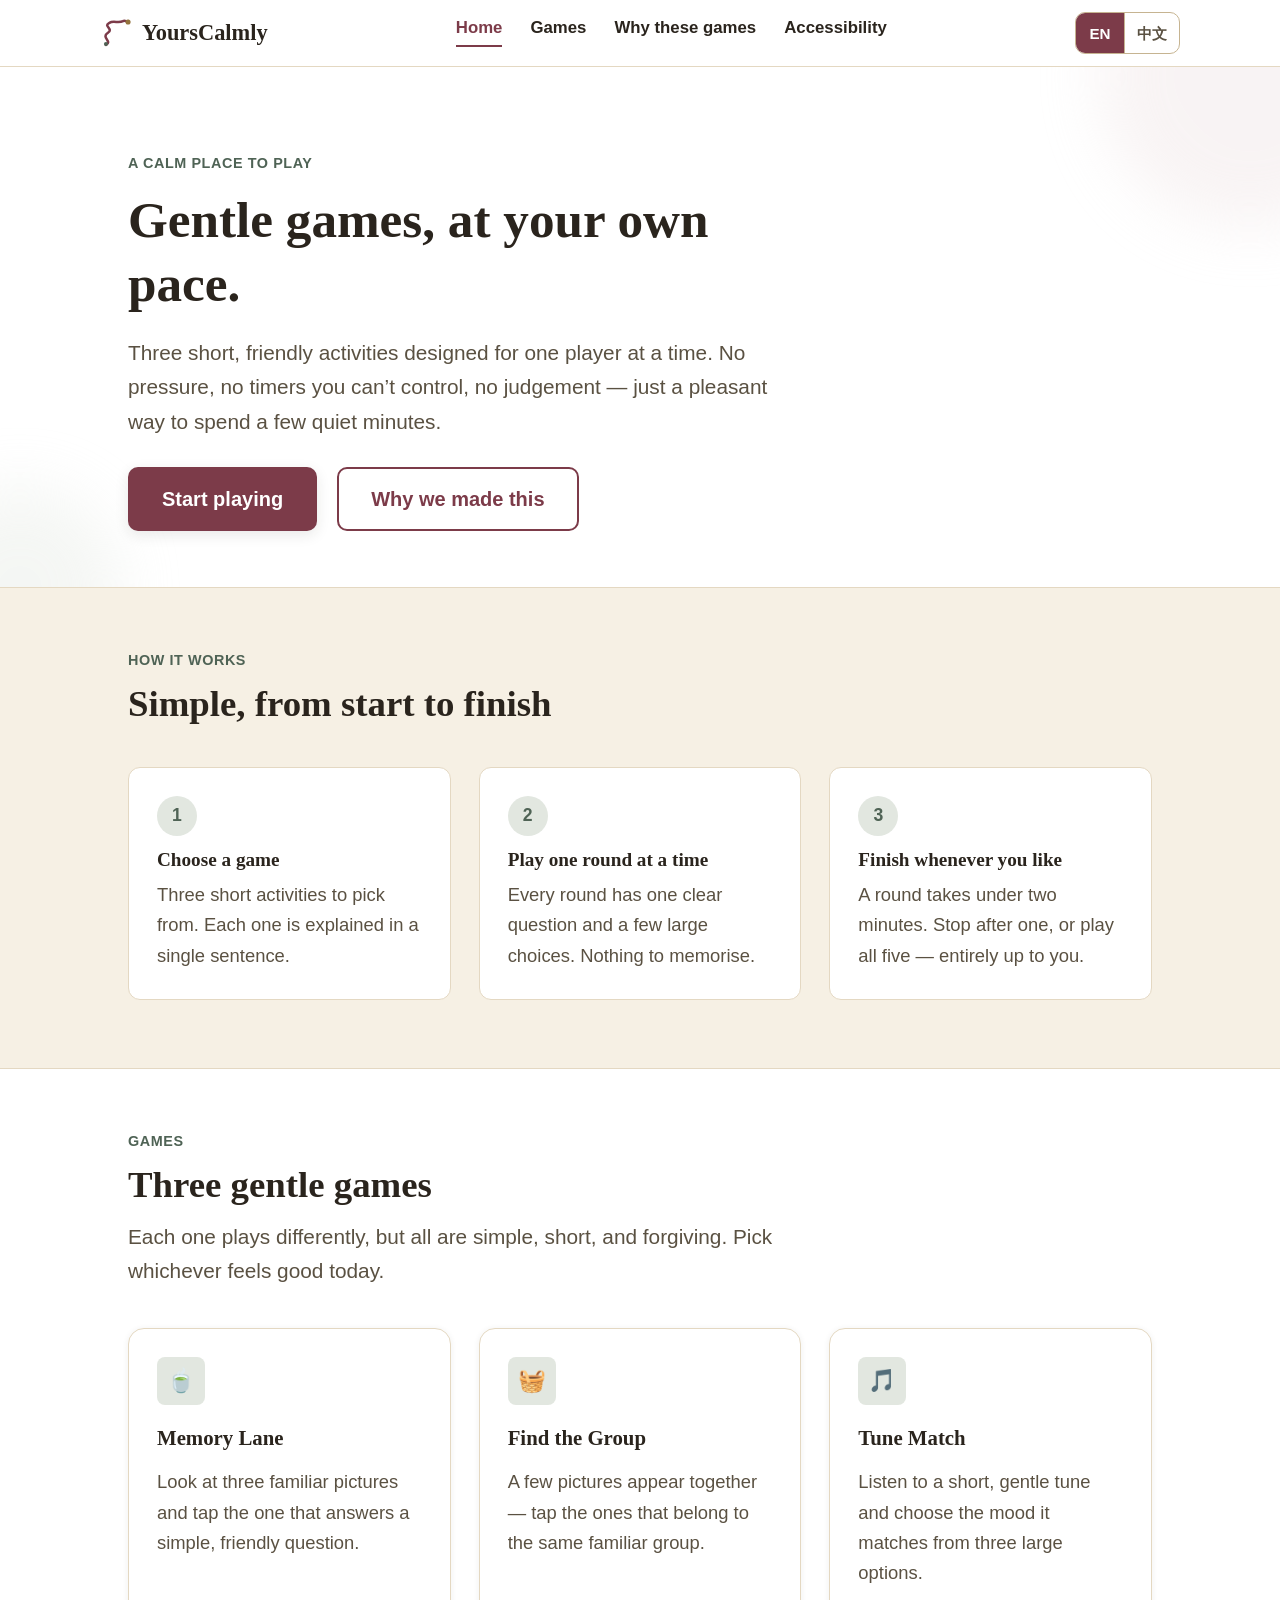
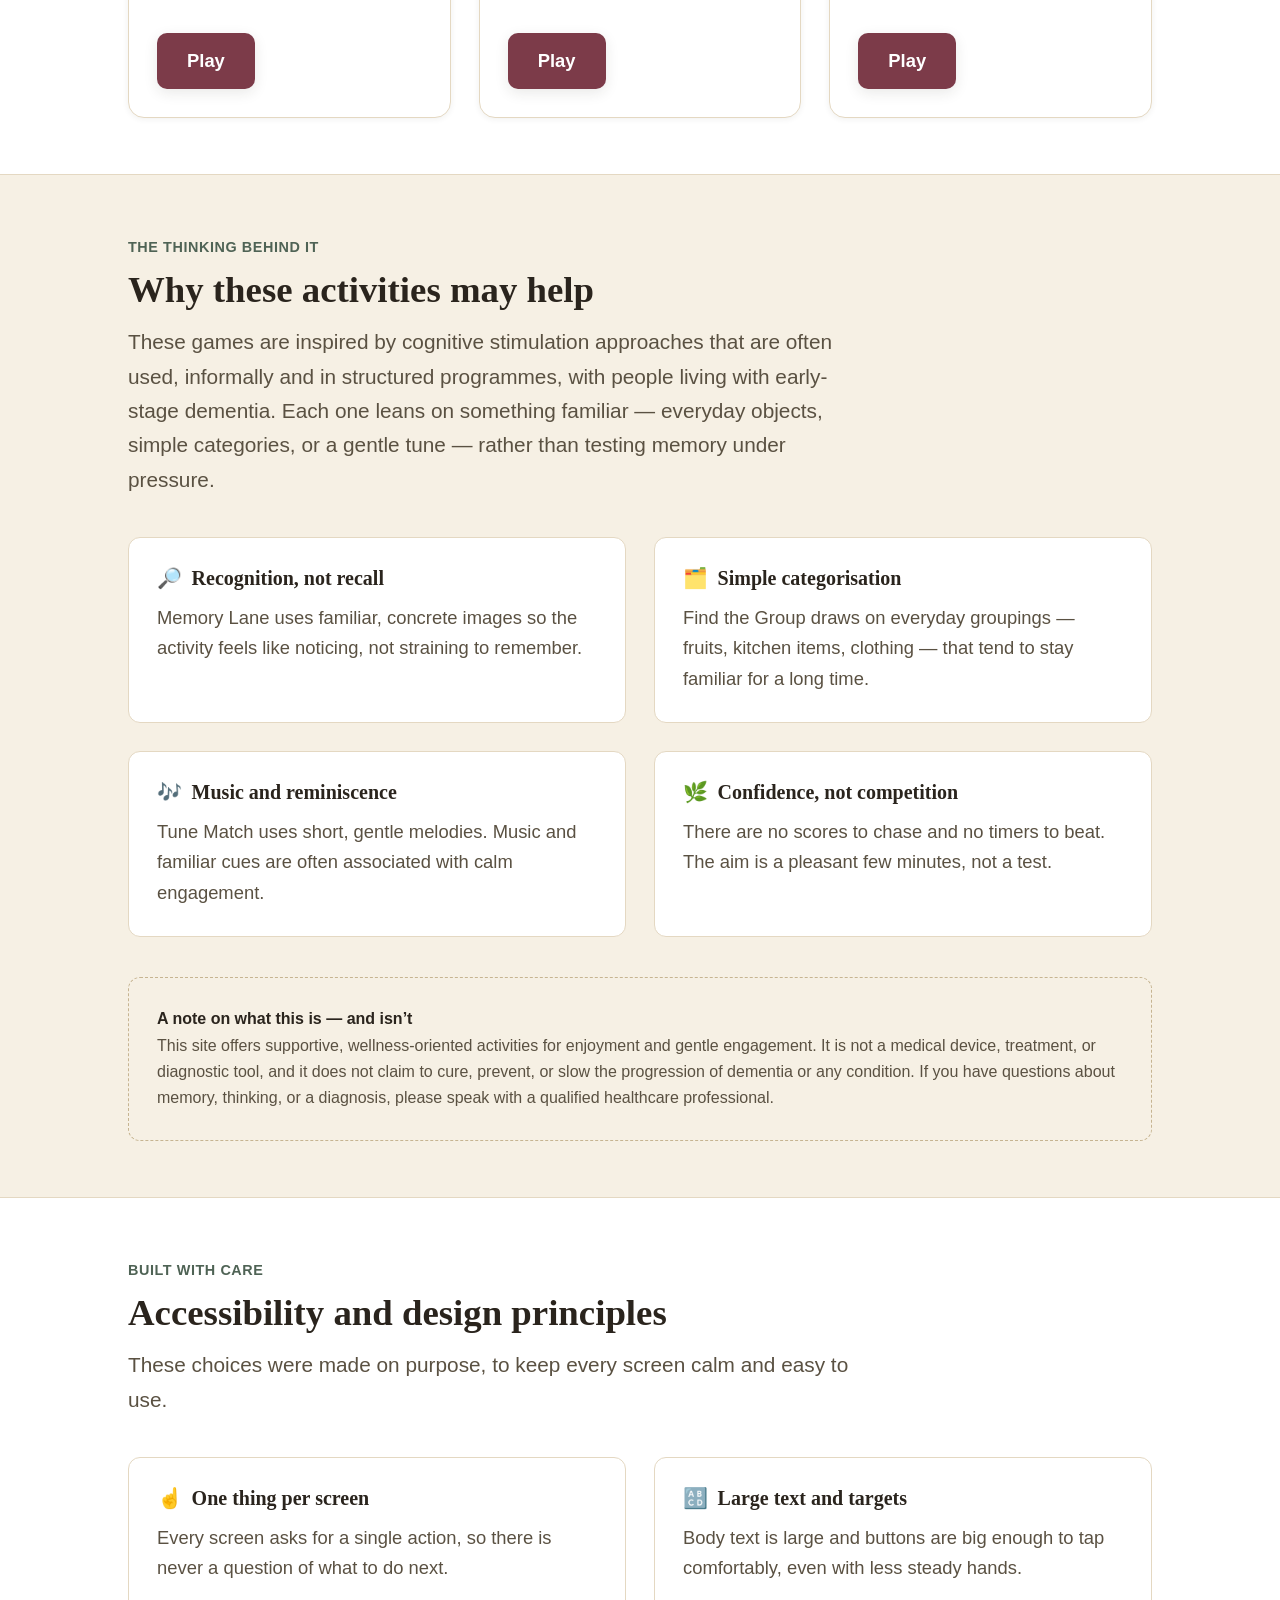
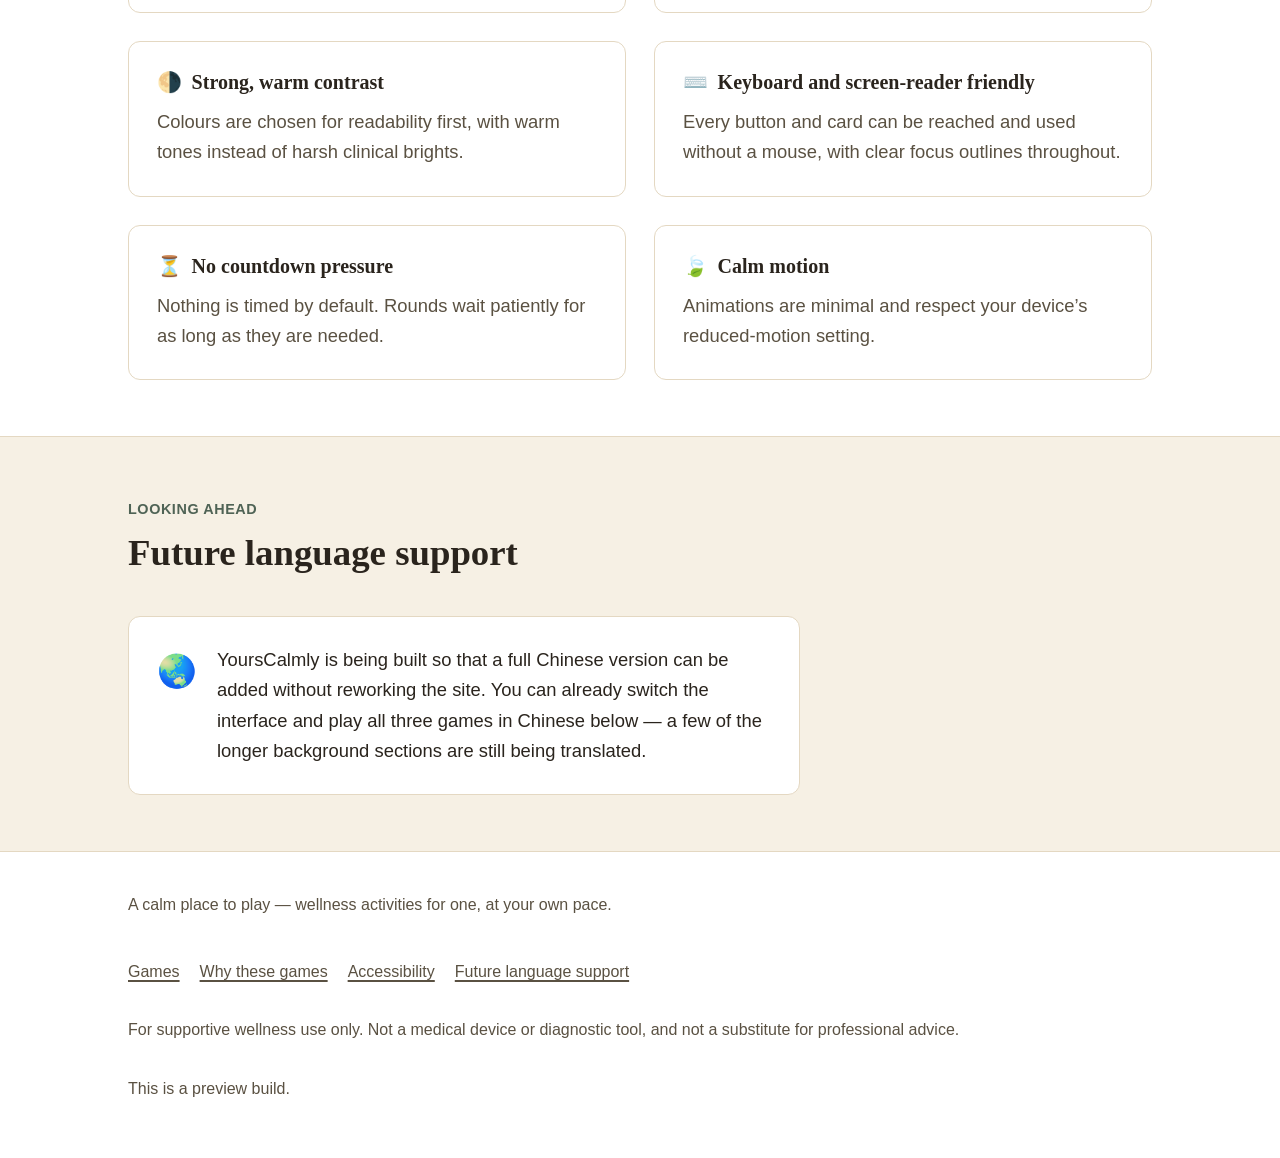
==== index.html @ cfeef56f "Initial YoursCalmly launch" ====
<!DOCTYPE html>
<!--
  YoursCalmly — Home page
  ----------------------------------------------------
  File structure of this project:
    /index.html                Home: hero, games hub, "why", accessibility,
                                language note, footer (this file)
    /games/*.html              The three playable mini-games
    /css/styles.css            Shared design system (all pages)
    /js/i18n.js                Translation strings (EN complete, ZH partial)
    /js/games-data.js          Game definitions (logic/content, data-driven)
    /js/main.js                Shared header/footer + language toggle
    /js/game-shell.js          Shared UI helpers used by every game
    /js/memory-lane.js         Memory Lane game logic
    /js/find-the-group.js      Find the Group game logic
    /js/tune-match.js          Tune Match game logic

  Swap the brand: change GP_I18N.translations.*.common.brand in js/i18n.js
  and the <title> tags below — nothing else references the name directly.
-->
<html lang="en">
<head>
  <meta charset="UTF-8">
  <meta name="viewport" content="width=device-width, initial-scale=1.0">
  <title>YoursCalmly — A calm place to play</title>
  <meta name="description" content="Three short, gentle games designed for one player at a time. No pressure, no timers, no judgement.">
  <link rel="icon" href="data:,">
  <link rel="stylesheet" href="./css/styles.css">
</head>
<body>
  <a class="skip-link" href="#main-content" data-i18n="common.skipToContent">Skip to main content</a>

  <header class="site-header" id="site-header"></header>

  <div id="zh-note" class="container" role="status" hidden style="padding-top: 0.75rem; color: var(--color-text-muted); font-size: 0.95rem;"></div>

  <main id="main-content" class="site-main">

    <!-- 1. Hero -->
    <section class="hero">
      <div class="hero-shape one" aria-hidden="true"></div>
      <div class="hero-shape two" aria-hidden="true"></div>
      <div class="container">
        <div class="hero-content">
          <span class="eyebrow" data-i18n="hero.eyebrow">A calm place to play</span>
          <h1 data-i18n="hero.title">Gentle games, at your own pace.</h1>
          <p class="lead" data-i18n="hero.lead">Three short, friendly activities designed for one player at a time. No pressure, no timers you can’t control, no judgement — just a pleasant way to spend a few quiet minutes.</p>
          <div class="hero-actions">
            <a class="btn btn-primary btn-lg" href="#games-hub" data-i18n="hero.ctaPrimary">Start playing</a>
            <a class="btn btn-secondary btn-lg" href="#why" data-i18n="hero.ctaSecondary">Why we made this</a>
          </div>
        </div>
      </div>
    </section>

    <!-- How it works -->
    <section class="section-alt" aria-labelledby="how-title">
      <div class="container">
        <div class="section-header">
          <span class="eyebrow" data-i18n="how.eyebrow">How it works</span>
          <h2 id="how-title" data-i18n="how.title">Simple, from start to finish</h2>
        </div>
        <ol class="steps">
          <li class="step">
            <span class="step-number" aria-hidden="true">1</span>
            <h3 data-i18n="how.step1title">Choose a game</h3>
            <p data-i18n="how.step1body">Three short activities to pick from. Each one is explained in a single sentence.</p>
          </li>
          <li class="step">
            <span class="step-number" aria-hidden="true">2</span>
            <h3 data-i18n="how.step2title">Play one round at a time</h3>
            <p data-i18n="how.step2body">Every round has one clear question and a few large choices. Nothing to memorise.</p>
          </li>
          <li class="step">
            <span class="step-number" aria-hidden="true">3</span>
            <h3 data-i18n="how.step3title">Finish whenever you like</h3>
            <p data-i18n="how.step3body">A round takes under two minutes. Stop after one, or play all five — entirely up to you.</p>
          </li>
        </ol>
      </div>
    </section>

    <!-- 2 & 3. Games hub -->
    <section id="games-hub" aria-labelledby="games-hub-title">
      <div class="container">
        <div class="section-header">
          <span class="eyebrow" data-i18n="hub.eyebrow">Games</span>
          <h2 id="games-hub-title" data-i18n="hub.title">Three gentle games</h2>
          <p data-i18n="hub.lead">Each one plays differently, but all are simple, short, and forgiving. Pick whichever feels good today.</p>
        </div>
        <div class="game-grid">
          <article class="game-card">
            <div class="game-card-icon" aria-hidden="true">🍵</div>
            <h3 data-i18n="hub.memoryLane.title">Memory Lane</h3>
            <p data-i18n="hub.memoryLane.desc">Look at three familiar pictures and tap the one that answers a simple, friendly question.</p>
            <a class="btn btn-primary" href="games/memory-lane.html" data-i18n="hub.playLabel" data-i18n-aria="hub.memoryLane.playAria">Play</a>
          </article>
          <article class="game-card">
            <div class="game-card-icon" aria-hidden="true">🧺</div>
            <h3 data-i18n="hub.findGroup.title">Find the Group</h3>
            <p data-i18n="hub.findGroup.desc">A few pictures appear together — tap the ones that belong to the same familiar group.</p>
            <a class="btn btn-primary" href="games/find-the-group.html" data-i18n="hub.playLabel" data-i18n-aria="hub.findGroup.playAria">Play</a>
          </article>
          <article class="game-card">
            <div class="game-card-icon" aria-hidden="true">🎵</div>
            <h3 data-i18n="hub.tuneMatch.title">Tune Match</h3>
            <p data-i18n="hub.tuneMatch.desc">Listen to a short, gentle tune and choose the mood it matches from three large options.</p>
            <a class="btn btn-primary" href="games/tune-match.html" data-i18n="hub.playLabel" data-i18n-aria="hub.tuneMatch.playAria">Play</a>
          </article>
        </div>
      </div>
    </section>

    <!-- 4. Why these games -->
    <section id="why" class="section-alt" aria-labelledby="why-title">
      <div class="container">
        <div class="section-header">
          <span class="eyebrow" data-i18n="why.eyebrow">The thinking behind it</span>
          <h2 id="why-title" data-i18n="why.title">Why these activities may help</h2>
          <p data-i18n="why.intro">These games are inspired by cognitive stimulation approaches that are often used, informally and in structured programmes, with people living with early-stage dementia. Each one leans on something familiar — everyday objects, simple categories, or a gentle tune — rather than testing memory under pressure.</p>
        </div>
        <div class="info-grid">
          <div class="info-card">
            <h3><span aria-hidden="true">🔎</span> <span data-i18n="why.point1title">Recognition, not recall</span></h3>
            <p data-i18n="why.point1body">Memory Lane uses familiar, concrete images so the activity feels like noticing, not straining to remember.</p>
          </div>
          <div class="info-card">
            <h3><span aria-hidden="true">🗂️</span> <span data-i18n="why.point2title">Simple categorisation</span></h3>
            <p data-i18n="why.point2body">Find the Group draws on everyday groupings — fruits, kitchen items, clothing — that tend to stay familiar for a long time.</p>
          </div>
          <div class="info-card">
            <h3><span aria-hidden="true">🎶</span> <span data-i18n="why.point3title">Music and reminiscence</span></h3>
            <p data-i18n="why.point3body">Tune Match uses short, gentle melodies. Music and familiar cues are often associated with calm engagement.</p>
          </div>
          <div class="info-card">
            <h3><span aria-hidden="true">🌿</span> <span data-i18n="why.point4title">Confidence, not competition</span></h3>
            <p data-i18n="why.point4body">There are no scores to chase and no timers to beat. The aim is a pleasant few minutes, not a test.</p>
          </div>
        </div>
        <div class="disclaimer-box">
          <strong data-i18n="why.disclaimerTitle">A note on what this is — and isn’t</strong>
          <p data-i18n="why.disclaimer" class="mt-0">This site offers supportive, wellness-oriented activities for enjoyment and gentle engagement. It is not a medical device, treatment, or diagnostic tool, and it does not claim to cure, prevent, or slow the progression of dementia or any condition. If you have questions about memory, thinking, or a diagnosis, please speak with a qualified healthcare professional.</p>
        </div>
      </div>
    </section>

    <!-- 5. Accessibility / design principles -->
    <section id="accessibility" aria-labelledby="accessibility-title">
      <div class="container">
        <div class="section-header">
          <span class="eyebrow" data-i18n="accessibility.eyebrow">Built with care</span>
          <h2 id="accessibility-title" data-i18n="accessibility.title">Accessibility and design principles</h2>
          <p data-i18n="accessibility.intro">These choices were made on purpose, to keep every screen calm and easy to use.</p>
        </div>
        <div class="info-grid">
          <div class="info-card">
            <h3><span aria-hidden="true">☝️</span> <span data-i18n="accessibility.point1title">One thing per screen</span></h3>
            <p data-i18n="accessibility.point1body">Every screen asks for a single action, so there is never a question of what to do next.</p>
          </div>
          <div class="info-card">
            <h3><span aria-hidden="true">🔠</span> <span data-i18n="accessibility.point2title">Large text and targets</span></h3>
            <p data-i18n="accessibility.point2body">Body text is large and buttons are big enough to tap comfortably, even with less steady hands.</p>
          </div>
          <div class="info-card">
            <h3><span aria-hidden="true">🌗</span> <span data-i18n="accessibility.point3title">Strong, warm contrast</span></h3>
            <p data-i18n="accessibility.point3body">Colours are chosen for readability first, with warm tones instead of harsh clinical brights.</p>
          </div>
          <div class="info-card">
            <h3><span aria-hidden="true">⌨️</span> <span data-i18n="accessibility.point4title">Keyboard and screen-reader friendly</span></h3>
            <p data-i18n="accessibility.point4body">Every button and card can be reached and used without a mouse, with clear focus outlines throughout.</p>
          </div>
          <div class="info-card">
            <h3><span aria-hidden="true">⏳</span> <span data-i18n="accessibility.point5title">No countdown pressure</span></h3>
            <p data-i18n="accessibility.point5body">Nothing is timed by default. Rounds wait patiently for as long as they are needed.</p>
          </div>
          <div class="info-card">
            <h3><span aria-hidden="true">🍃</span> <span data-i18n="accessibility.point6title">Calm motion</span></h3>
            <p data-i18n="accessibility.point6body">Animations are minimal and respect your device’s reduced-motion setting.</p>
          </div>
        </div>
      </div>
    </section>

    <!-- 6. Future language support -->
    <section id="language" class="section-alt" aria-labelledby="language-title">
      <div class="container">
        <div class="section-header">
          <span class="eyebrow" data-i18n="language.eyebrow">Looking ahead</span>
          <h2 id="language-title" data-i18n="language.title">Future language support</h2>
        </div>
        <div class="language-note-card">
          <span class="icon" aria-hidden="true">🌏</span>
          <p data-i18n="language.body" class="mt-0">YoursCalmly is being built so that a full Chinese version can be added without reworking the site. You can already switch the interface below — the menus and layout are ready, while the games’ full content is still being translated.</p>
        </div>
      </div>
    </section>

  </main>

  <!-- 7. Footer -->
  <footer class="site-footer" id="site-footer"></footer>

  <script src="./js/i18n.js"></script>
  <script src="./js/games-data.js"></script>
  <script src="./js/main.js"></script>
  <script src="./js/game-shell.js"></script>
  <script>
    document.addEventListener('DOMContentLoaded', function () {
      GP.initChrome();
    });
  </script>
</body>
</html>
---- css/styles.css ----
/*
  YoursCalmly — shared stylesheet
  ------------------------------------------------------------
  Design intent: warm, adult, calm. Large text, large tap targets,
  low visual noise, strong contrast, reduced-motion friendly.
  All pages (home + games) load this single stylesheet.
*/

/* ---------- Design tokens ---------- */
:root {
  /* Clean white base — warmth comes from the icons/accents, not the page */
  --color-bg: #FFFFFF;
  --color-bg-soft: #F6F0E4;
  --color-surface: #FFFFFF;
  --color-surface-alt: #FBF8F2;
  --color-border: #E4D8C2;
  --color-border-strong: #C6B491;

  /* Text */
  --color-text: #2A241D;
  --color-text-muted: #5A5142;
  --color-text-on-accent: #FFFFFF;

  /* Accents — muted wine and olive, deliberately not brown/terracotta */
  --color-primary: #7C3B49;       /* muted wine/berry — primary actions */
  --color-primary-hover: #632E39;
  --color-primary-tint: #ECDFE0;
  --color-accent: #4F6355;        /* deep muted sage — secondary accent */
  --color-accent-tint: #E2E7E0;
  --color-gold: #93733C;          /* muted brass — decorative accent */

  /* Feedback */
  --color-success-bg: #E5EADD;
  --color-success-text: #3C4E34;
  --color-success-border: #B9C7A9;
  --color-gentle-bg: #EFE6D2;
  --color-gentle-text: #665B3E;
  --color-gentle-border: #D7C79E;

  /* Focus ring — high-contrast, distinct from palette so it is always visible */
  --color-focus: #1D5C8A;

  /* Type scale (mobile-first; large by default) */
  --fs-body: 1.15rem;
  --fs-lead: 1.3rem;
  --fs-small: 1rem;
  --fs-h1: clamp(2rem, 5vw + 1rem, 3.2rem);
  --fs-h2: clamp(1.6rem, 3vw + 1rem, 2.3rem);
  --fs-h3: clamp(1.3rem, 2vw + 1rem, 1.7rem);
  --fs-card-title: 1.3rem;

  --line-height-body: 1.65;
  --line-height-tight: 1.25;

  --font-heading: Georgia, 'Iowan Old Style', 'Noto Serif', 'Times New Roman', serif;
  --font-body: -apple-system, BlinkMacSystemFont, 'Segoe UI', Roboto, Helvetica, Arial, sans-serif;

  /* Spacing scale */
  --space-1: 0.5rem;
  --space-2: 0.75rem;
  --space-3: 1.25rem;
  --space-4: 1.75rem;
  --space-5: 2.5rem;
  --space-6: 3.5rem;
  --space-7: 5rem;

  /* Shape — moderate, adult rounding rather than full "pill" bubbliness */
  --radius-sm: 8px;
  --radius-md: 12px;
  --radius-lg: 16px;
  --radius-btn: 10px;
  --shadow-soft: 0 4px 14px rgba(42, 36, 29, 0.1);
  --shadow-card: 0 1px 6px rgba(42, 36, 29, 0.07);

  --max-width: 1080px;
  --tap-min: 56px;

  --transition-fast: 160ms ease;
  --transition-medium: 240ms ease;
}

/* Dark mode kept gentle and optional — respects OS preference, still warm not cold */
@media (prefers-color-scheme: dark) {
  :root {
    --color-bg: #221E19;
    --color-bg-soft: #2A251F;
    --color-surface: #2E2822;
    --color-surface-alt: #332C25;
    --color-border: #453C31;
    --color-border-strong: #5A4E3D;

    --color-text: #F3ECE0;
    --color-text-muted: #CBBFA9;

    --color-primary: #D68FA0;
    --color-primary-hover: #E2A5B4;
    --color-primary-tint: #3A272C;

    --color-accent: #93A585;
    --color-accent-tint: #2C332A;
    --color-gold: #BC9A5C;

    --color-success-bg: #29352A;
    --color-success-text: #B7D8AF;
    --color-success-border: #445642;

    --color-gentle-bg: #362F22;
    --color-gentle-text: #E4D3A5;
    --color-gentle-border: #564A31;

    --color-focus: #6FB6E8;
    --shadow-soft: 0 6px 20px rgba(0, 0, 0, 0.35);
    --shadow-card: 0 2px 10px rgba(0, 0, 0, 0.3);
  }
}

/* ---------- Reset ---------- */
*, *::before, *::after { box-sizing: border-box; }
html { -webkit-text-size-adjust: 100%; scroll-behavior: smooth; }
@media (prefers-reduced-motion: reduce) {
  html { scroll-behavior: auto; }
  *, *::before, *::after {
    animation-duration: 0.001ms !important;
    animation-iteration-count: 1 !important;
    transition-duration: 0.001ms !important;
    scroll-behavior: auto !important;
  }
}

body {
  margin: 0;
  background: var(--color-bg);
  color: var(--color-text);
  font-family: var(--font-body);
  font-size: var(--fs-body);
  line-height: var(--line-height-body);
  -webkit-font-smoothing: antialiased;
}

/* Chinese text: prefer clean system sans for readability over serif */
:lang(zh), :lang(zh) h1, :lang(zh) h2, :lang(zh) h3 {
  font-family: 'PingFang SC', 'Microsoft YaHei', 'Noto Sans SC', var(--font-body);
}

h1, h2, h3 {
  font-family: var(--font-heading);
  line-height: var(--line-height-tight);
  margin: 0 0 var(--space-2);
  color: var(--color-text);
  font-weight: 600;
}
h1 { font-size: var(--fs-h1); }
h2 { font-size: var(--fs-h2); }
h3 { font-size: var(--fs-h3); }

p { margin: 0 0 var(--space-3); }
p:last-child { margin-bottom: 0; }

a { color: var(--color-primary); text-decoration-thickness: 2px; text-underline-offset: 3px; }
a:hover { color: var(--color-primary-hover); }

ul, ol { padding-left: 1.4em; }
li { margin-bottom: var(--space-2); }

img, svg { max-width: 100%; display: block; }

/* ---------- Accessibility helpers ---------- */
.sr-only {
  position: absolute;
  width: 1px; height: 1px;
  padding: 0; margin: -1px;
  overflow: hidden;
  clip: rect(0, 0, 0, 0);
  white-space: nowrap;
  border: 0;
}

.skip-link {
  position: absolute;
  top: -60px;
  left: var(--space-3);
  background: var(--color-primary);
  color: #fff;
  padding: var(--space-2) var(--space-3);
  border-radius: var(--radius-sm);
  z-index: 1000;
  transition: top var(--transition-fast);
  font-size: var(--fs-small);
}
.skip-link:focus {
  top: var(--space-2);
}

:focus-visible {
  outline: 3px solid var(--color-focus);
  outline-offset: 3px;
  border-radius: var(--radius-sm);
}
/* Ensure default focus is visible even without :focus-visible support */
a:focus, button:focus, input:focus, [tabindex]:focus {
  outline: 3px solid var(--color-focus);
  outline-offset: 3px;
}

/* ---------- Layout ---------- */
.container {
  max-width: var(--max-width);
  margin: 0 auto;
  padding: 0 var(--space-4);
}

.site-main { display: block; }

section {
  padding: var(--space-6) 0;
}
section + section {
  border-top: 1px solid var(--color-border);
}

.section-header {
  max-width: 46rem;
  margin: 0 0 var(--space-5);
}
.section-header .eyebrow {
  display: inline-block;
  color: var(--color-accent);
  font-weight: 700;
  letter-spacing: 0.04em;
  text-transform: uppercase;
  font-size: 0.9rem;
  margin-bottom: var(--space-1);
}
.section-header p {
  font-size: var(--fs-lead);
  color: var(--color-text-muted);
}

.section-alt { background: var(--color-bg-soft); }

/* ---------- Header / Nav ---------- */
.site-header {
  position: sticky;
  top: 0;
  z-index: 100;
  background: rgba(255, 255, 255, 0.92);
  backdrop-filter: saturate(140%) blur(6px);
  border-bottom: 1px solid var(--color-border);
}
@media (prefers-color-scheme: dark) {
  .site-header { background: rgba(34, 30, 25, 0.92); }
}

.nav-bar {
  display: flex;
  align-items: center;
  justify-content: space-between;
  gap: var(--space-3);
  padding: var(--space-2) 0;
}

.brand {
  display: flex;
  align-items: center;
  gap: 0.5rem;
  font-family: var(--font-heading);
  font-size: 1.4rem;
  font-weight: 700;
  color: var(--color-text);
  text-decoration: none;
  white-space: nowrap;
}
.brand:hover { color: var(--color-primary); }
.brand-mark {
  width: 34px;
  height: 34px;
  flex-shrink: 0;
}
.brand-mark-path {
  fill: none;
  stroke: var(--color-primary);
  stroke-width: 3;
  stroke-linecap: round;
}
.brand-mark-start { fill: var(--color-accent); }
.brand-mark-end { fill: var(--color-gold); }

.nav-links {
  display: none;
  list-style: none;
  margin: 0;
  padding: 0;
  gap: var(--space-4);
  align-items: center;
}
.nav-links a {
  color: var(--color-text);
  text-decoration: none;
  font-size: 1.05rem;
  font-weight: 600;
  padding: var(--space-1) 0;
  border-bottom: 2px solid transparent;
}
.nav-links a:hover,
.nav-links a[aria-current="page"] {
  color: var(--color-primary);
  border-bottom-color: var(--color-primary);
}

@media (min-width: 780px) {
  .nav-links { display: flex; }
}

.nav-right {
  display: flex;
  align-items: center;
  gap: var(--space-2);
}

.lang-toggle {
  display: inline-flex;
  align-items: stretch;
  border: 1.5px solid var(--color-border-strong);
  border-radius: var(--radius-btn);
  overflow: hidden;
  background: var(--color-surface);
}
.lang-toggle button {
  display: inline-flex;
  align-items: center;
  justify-content: center;
  border: 0;
  background: transparent;
  min-width: 3rem;
  padding: 0 0.75rem;
  font-size: 0.95rem;
  font-weight: 600;
  line-height: 1;
  cursor: pointer;
  color: var(--color-text-muted);
  min-height: 40px;
}
.lang-toggle button + button {
  border-left: 1.5px solid var(--color-border-strong);
}
.lang-toggle button[aria-pressed="true"] {
  background: var(--color-primary);
  color: #fff;
}
.lang-toggle button:not([aria-pressed="true"]):hover {
  color: var(--color-text);
  background: var(--color-bg-soft);
}

.lang-note {
  font-size: 0.85rem;
  color: var(--color-text-muted);
  margin-left: var(--space-1);
}

/* ---------- Buttons ---------- */
.btn {
  display: inline-flex;
  align-items: center;
  justify-content: center;
  gap: 0.5rem;
  min-height: var(--tap-min);
  padding: 0.9rem 1.75rem;
  border-radius: var(--radius-btn);
  font-size: 1.15rem;
  font-weight: 700;
  font-family: var(--font-body);
  text-decoration: none;
  cursor: pointer;
  border: 2px solid transparent;
  transition: transform var(--transition-fast), background var(--transition-fast), box-shadow var(--transition-fast);
  line-height: 1.2;
}
.btn:active { transform: translateY(1px); }

.btn-primary {
  background: var(--color-primary);
  color: #fff;
  box-shadow: var(--shadow-soft);
}
.btn-primary:hover { background: var(--color-primary-hover); color: #fff; }

.btn-secondary {
  background: transparent;
  color: var(--color-primary);
  border-color: var(--color-primary);
}
.btn-secondary:hover { background: var(--color-primary-tint); }

.btn-ghost {
  background: var(--color-surface);
  color: var(--color-text);
  border-color: var(--color-border-strong);
}
.btn-ghost:hover { background: var(--color-bg-soft); }

.btn-block { width: 100%; }
.btn-lg { min-height: 64px; font-size: 1.25rem; padding: 1rem 2rem; }

.btn[disabled] {
  opacity: 0.55;
  cursor: not-allowed;
}

/* ---------- Hero ---------- */
.hero {
  padding: var(--space-7) 0 var(--space-6);
  position: relative;
  overflow: hidden;
}
.hero-shape {
  position: absolute;
  border-radius: 50%;
  filter: blur(30px);
  opacity: 0.35;
  z-index: 0;
}
.hero-shape.one {
  width: 300px; height: 300px;
  background: var(--color-primary-tint);
  top: -140px; right: -120px;
}
.hero-shape.two {
  width: 200px; height: 200px;
  background: var(--color-accent-tint);
  bottom: -100px; left: -80px;
}
.hero .container { position: relative; z-index: 1; }
.hero-content { max-width: 40rem; }
.hero .eyebrow {
  display: inline-block;
  color: var(--color-accent);
  font-weight: 700;
  letter-spacing: 0.04em;
  text-transform: uppercase;
  font-size: 0.9rem;
  margin-bottom: var(--space-2);
}
.hero h1 { margin-bottom: var(--space-3); }
.hero .lead {
  font-size: var(--fs-lead);
  color: var(--color-text-muted);
  margin-bottom: var(--space-4);
}
.hero-actions {
  display: flex;
  flex-wrap: wrap;
  gap: var(--space-3);
}

/* ---------- How it works ---------- */
.steps {
  list-style: none;
  margin: 0;
  padding: 0;
  display: grid;
  gap: var(--space-4);
  grid-template-columns: 1fr;
}
@media (min-width: 700px) {
  .steps { grid-template-columns: repeat(3, 1fr); }
}
.step {
  background: var(--color-surface);
  border: 1px solid var(--color-border);
  border-radius: var(--radius-md);
  padding: var(--space-4);
}
.step-number {
  display: inline-flex;
  align-items: center;
  justify-content: center;
  width: 2.5rem;
  height: 2.5rem;
  border-radius: 50%;
  background: var(--color-accent-tint);
  color: var(--color-accent);
  font-weight: 700;
  font-size: 1.1rem;
  margin-bottom: var(--space-2);
}
.step h3 { font-size: 1.2rem; margin-bottom: var(--space-1); }
.step p { color: var(--color-text-muted); margin: 0; }

/* ---------- Games hub / cards ---------- */
.game-grid {
  display: grid;
  gap: var(--space-4);
  grid-template-columns: 1fr;
}
@media (min-width: 700px) {
  .game-grid { grid-template-columns: repeat(3, 1fr); }
}

.game-card {
  background: var(--color-surface);
  border: 1px solid var(--color-border);
  border-radius: var(--radius-lg);
  padding: var(--space-4);
  display: flex;
  flex-direction: column;
  gap: var(--space-2);
  box-shadow: var(--shadow-card);
}
.game-card-icon {
  width: 48px;
  height: 48px;
  border-radius: var(--radius-sm);
  background: var(--color-accent-tint);
  display: flex;
  align-items: center;
  justify-content: center;
  font-size: 1.4rem;
  margin-bottom: var(--space-1);
}
.game-card h3 { font-size: var(--fs-card-title); margin-bottom: 0.25rem; }
.game-card p { color: var(--color-text-muted); flex-grow: 1; }
.game-card .btn { margin-top: var(--space-2); align-self: flex-start; }

/* ---------- Game shell (used across all mini-games) ---------- */
.game-page-header {
  padding-top: var(--space-4);
  padding-bottom: var(--space-2);
}
.game-breadcrumb {
  display: inline-flex;
  align-items: center;
  gap: 0.4rem;
  color: var(--color-text-muted);
  text-decoration: none;
  font-weight: 600;
  font-size: 1rem;
  min-height: var(--tap-min);
}
.game-breadcrumb:hover { color: var(--color-primary); }

.game-shell {
  background: var(--color-surface);
  border: 1px solid var(--color-border);
  border-radius: var(--radius-lg);
  padding: var(--space-5);
  box-shadow: var(--shadow-card);
}

.game-intro { max-width: 42rem; margin-bottom: var(--space-4); }
.game-intro p { color: var(--color-text-muted); }

.game-progress {
  display: flex;
  align-items: center;
  justify-content: space-between;
  gap: var(--space-3);
  margin-bottom: var(--space-4);
  flex-wrap: wrap;
}
.game-progress-label {
  font-weight: 700;
  color: var(--color-text-muted);
  font-size: 1rem;
}
.progress-dots {
  display: flex;
  gap: 0.5rem;
  list-style: none;
  margin: 0;
  padding: 0;
}
.progress-dots li {
  width: 12px;
  height: 12px;
  border-radius: 50%;
  background: var(--color-border-strong);
  margin: 0;
}
.progress-dots li[data-state="done"] { background: var(--color-accent); }
.progress-dots li[data-state="current"] {
  background: var(--color-primary);
  transform: scale(1.25);
}

.game-prompt {
  font-family: var(--font-heading);
  font-size: var(--fs-h3);
  margin-bottom: var(--space-4);
}

.take-your-time {
  color: var(--color-text-muted);
  font-size: var(--fs-small);
  margin-top: var(--space-2);
}

/* Choice cards used by Memory Lane / Find the Group / Tune Match */
.choice-grid {
  display: grid;
  gap: var(--space-3);
  grid-template-columns: repeat(auto-fit, minmax(150px, 1fr));
  margin-bottom: var(--space-4);
}

.choice-card {
  display: flex;
  flex-direction: column;
  align-items: center;
  gap: var(--space-1);
  background: var(--color-surface-alt);
  border: 1.5px solid var(--color-border);
  border-radius: var(--radius-md);
  padding: var(--space-4) var(--space-2);
  min-height: 116px;
  font-family: var(--font-body);
  font-size: 1.1rem;
  font-weight: 600;
  color: var(--color-text);
  cursor: pointer;
  transition: border-color var(--transition-fast), background var(--transition-fast), transform var(--transition-fast);
  text-align: center;
}
.choice-card .choice-icon { font-size: 1.85rem; line-height: 1; opacity: 0.9; }
.choice-card:hover {
  border-color: var(--color-primary);
  background: var(--color-primary-tint);
}
.choice-card[aria-pressed="true"] {
  border-color: var(--color-primary);
  background: var(--color-primary-tint);
  box-shadow: inset 0 0 0 2px var(--color-primary);
}
.choice-card[data-result="correct"] {
  border-color: var(--color-success-border);
  background: var(--color-success-bg);
  box-shadow: none;
}
.choice-card[data-result="missed"] {
  border-color: var(--color-gold);
  background: var(--color-gentle-bg);
  box-shadow: none;
}
.choice-card[disabled] { cursor: default; }

/* Feedback banner */
.feedback-banner {
  display: none;
  align-items: flex-start;
  gap: var(--space-2);
  border-radius: var(--radius-md);
  padding: var(--space-3) var(--space-4);
  margin-bottom: var(--space-4);
  font-size: 1.1rem;
}
.feedback-banner.is-visible { display: flex; }
.feedback-banner.success {
  background: var(--color-success-bg);
  color: var(--color-success-text);
  border: 1px solid var(--color-success-border);
}
.feedback-banner.gentle {
  background: var(--color-gentle-bg);
  color: var(--color-gentle-text);
  border: 1px solid var(--color-gentle-border);
}
.feedback-icon { font-size: 1.4rem; flex-shrink: 0; }

.game-actions {
  display: flex;
  flex-wrap: wrap;
  gap: var(--space-3);
  justify-content: flex-start;
}

/* Results screen */
.results-panel { text-align: left; }
.results-panel .results-icon {
  font-size: 2.1rem;
  margin-bottom: var(--space-2);
  opacity: 0.9;
}
.results-summary {
  background: var(--color-accent-tint);
  border-radius: var(--radius-md);
  padding: var(--space-3) var(--space-4);
  color: var(--color-text);
  margin-bottom: var(--space-4);
  font-size: 1.1rem;
}

/* Tune Match play button */
.tune-player {
  display: flex;
  align-items: center;
  gap: var(--space-3);
  flex-wrap: wrap;
  margin-bottom: var(--space-4);
}
.tune-play-btn {
  min-width: 220px;
}
.tune-hint {
  color: var(--color-text-muted);
  font-size: var(--fs-small);
}

/* ---------- Why section / Accessibility section ---------- */
.info-grid {
  display: grid;
  gap: var(--space-4);
  grid-template-columns: 1fr;
}
@media (min-width: 700px) {
  .info-grid { grid-template-columns: repeat(2, 1fr); }
}
.info-card {
  background: var(--color-surface);
  border: 1px solid var(--color-border);
  border-radius: var(--radius-md);
  padding: var(--space-4);
}
.info-card h3 {
  font-size: 1.25rem;
  display: flex;
  align-items: center;
  gap: 0.6rem;
}
.info-card p { color: var(--color-text-muted); margin: 0; }

.disclaimer-box {
  margin-top: var(--space-5);
  background: var(--color-bg-soft);
  border: 1px dashed var(--color-border-strong);
  border-radius: var(--radius-md);
  padding: var(--space-4);
  color: var(--color-text-muted);
  font-size: var(--fs-small);
}
.disclaimer-box strong { color: var(--color-text); }

/* ---------- Language section ---------- */
.language-note-card {
  background: var(--color-surface);
  border: 1px solid var(--color-border);
  border-radius: var(--radius-md);
  padding: var(--space-4);
  display: flex;
  gap: var(--space-3);
  align-items: flex-start;
  max-width: 42rem;
}
.language-note-card .icon { font-size: 2rem; }

/* ---------- Footer ---------- */
.site-footer {
  border-top: 1px solid var(--color-border);
  padding: var(--space-5) 0 var(--space-6);
  color: var(--color-text-muted);
  font-size: var(--fs-small);
}
.footer-grid {
  display: flex;
  flex-direction: column;
  gap: var(--space-2);
}
.footer-links {
  display: flex;
  flex-wrap: wrap;
  gap: var(--space-3);
  list-style: none;
  padding: 0;
  margin: var(--space-1) 0;
}
.footer-links a { color: var(--color-text-muted); }
.footer-links a:hover { color: var(--color-primary); }

/* Toast for language coming-soon note */
.toast {
  position: fixed;
  left: 50%;
  bottom: var(--space-4);
  transform: translate(-50%, 0);
  background: var(--color-text);
  color: var(--color-bg);
  padding: var(--space-2) var(--space-4);
  border-radius: 999px;
  font-size: 1rem;
  box-shadow: var(--shadow-soft);
  z-index: 1000;
  opacity: 0;
  pointer-events: none;
  transition: opacity var(--transition-medium);
}
.toast.is-visible { opacity: 1; }

/* Utility */
.center { text-align: center; }
.mt-0 { margin-top: 0; }
.hidden { display: none !important; }
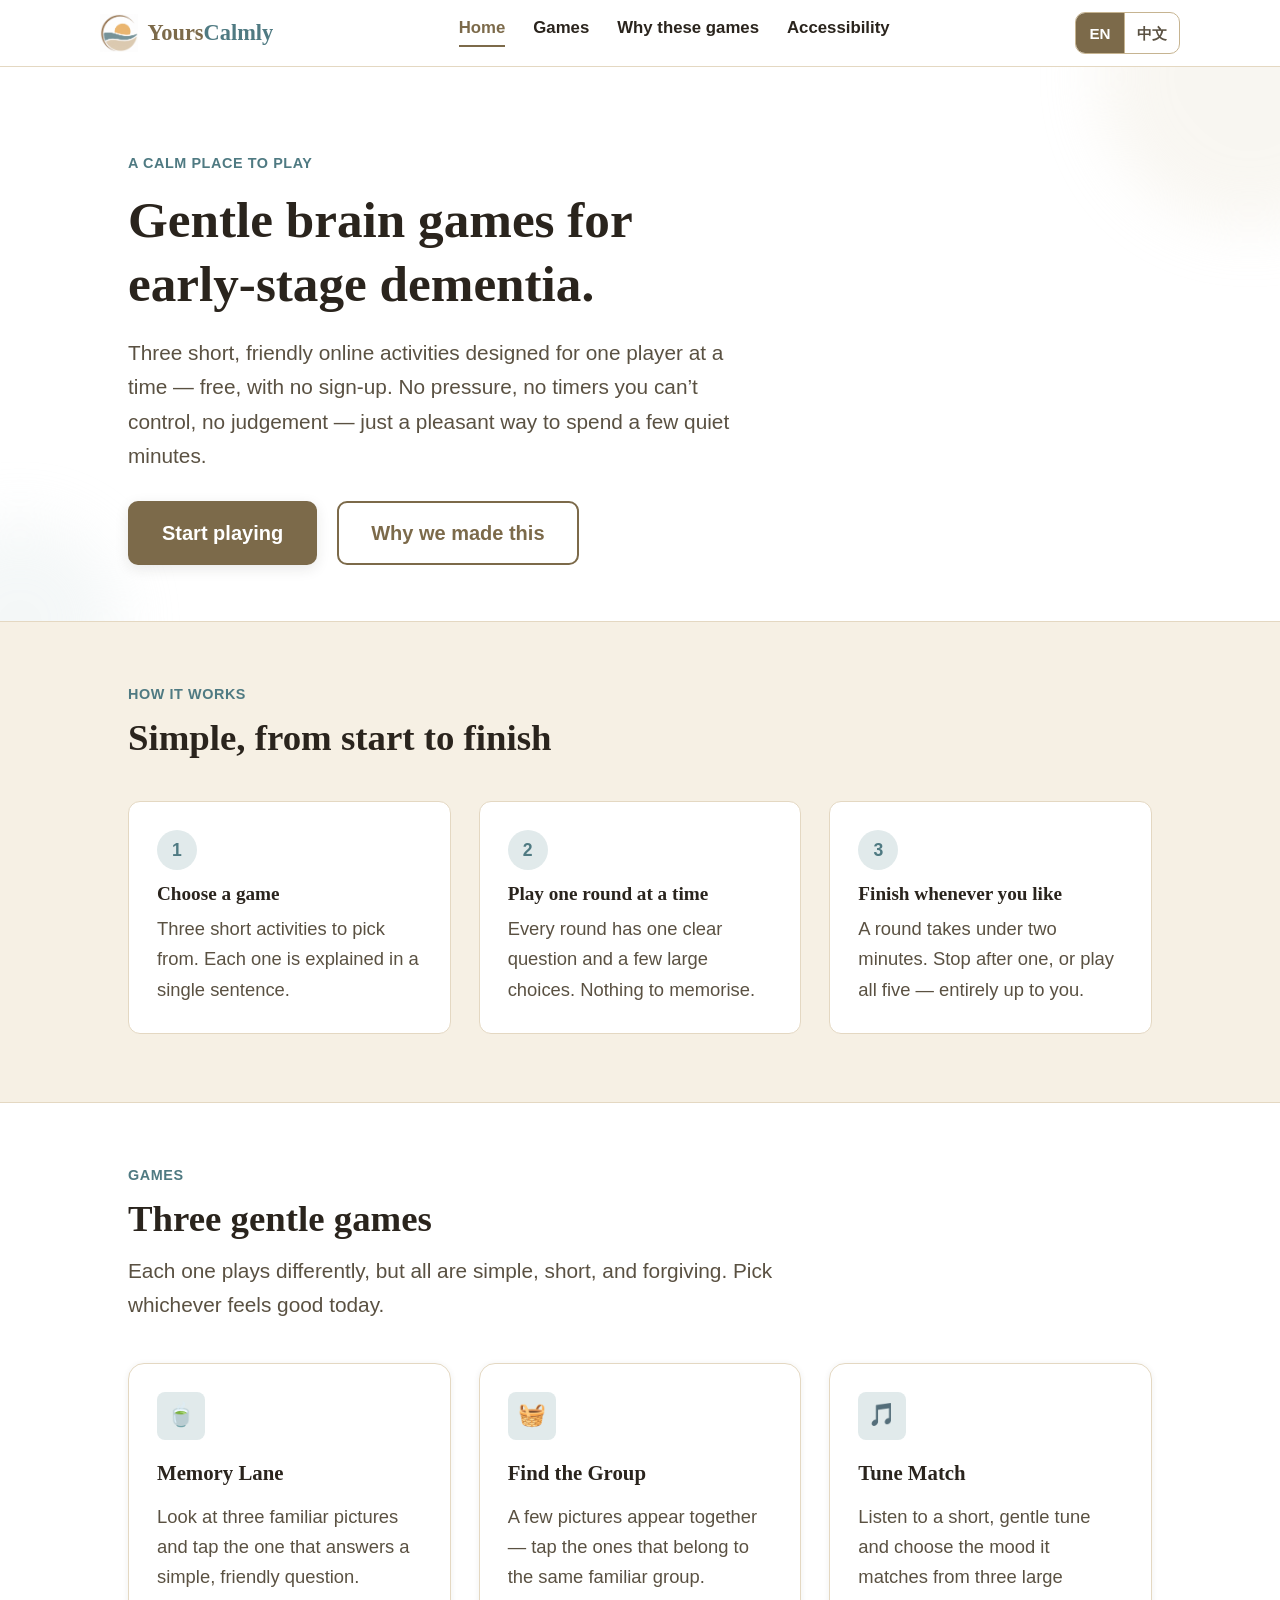
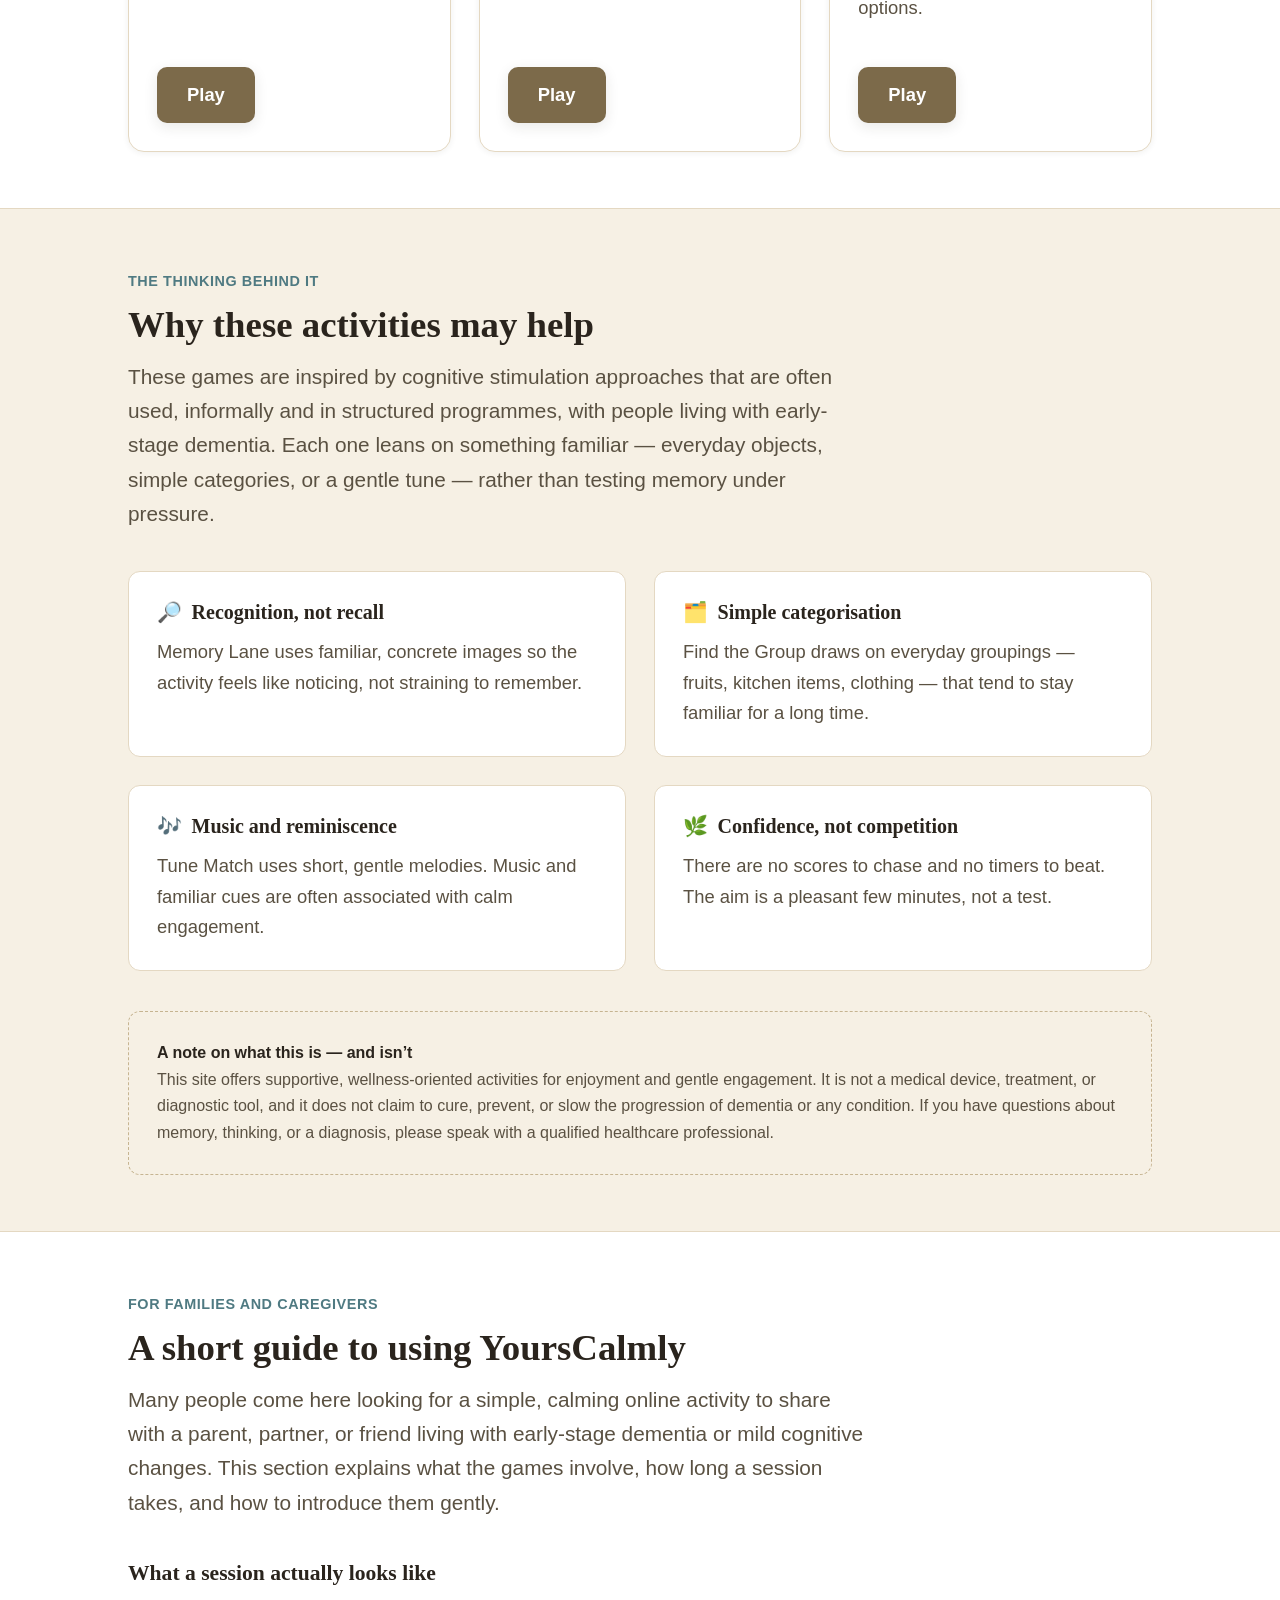
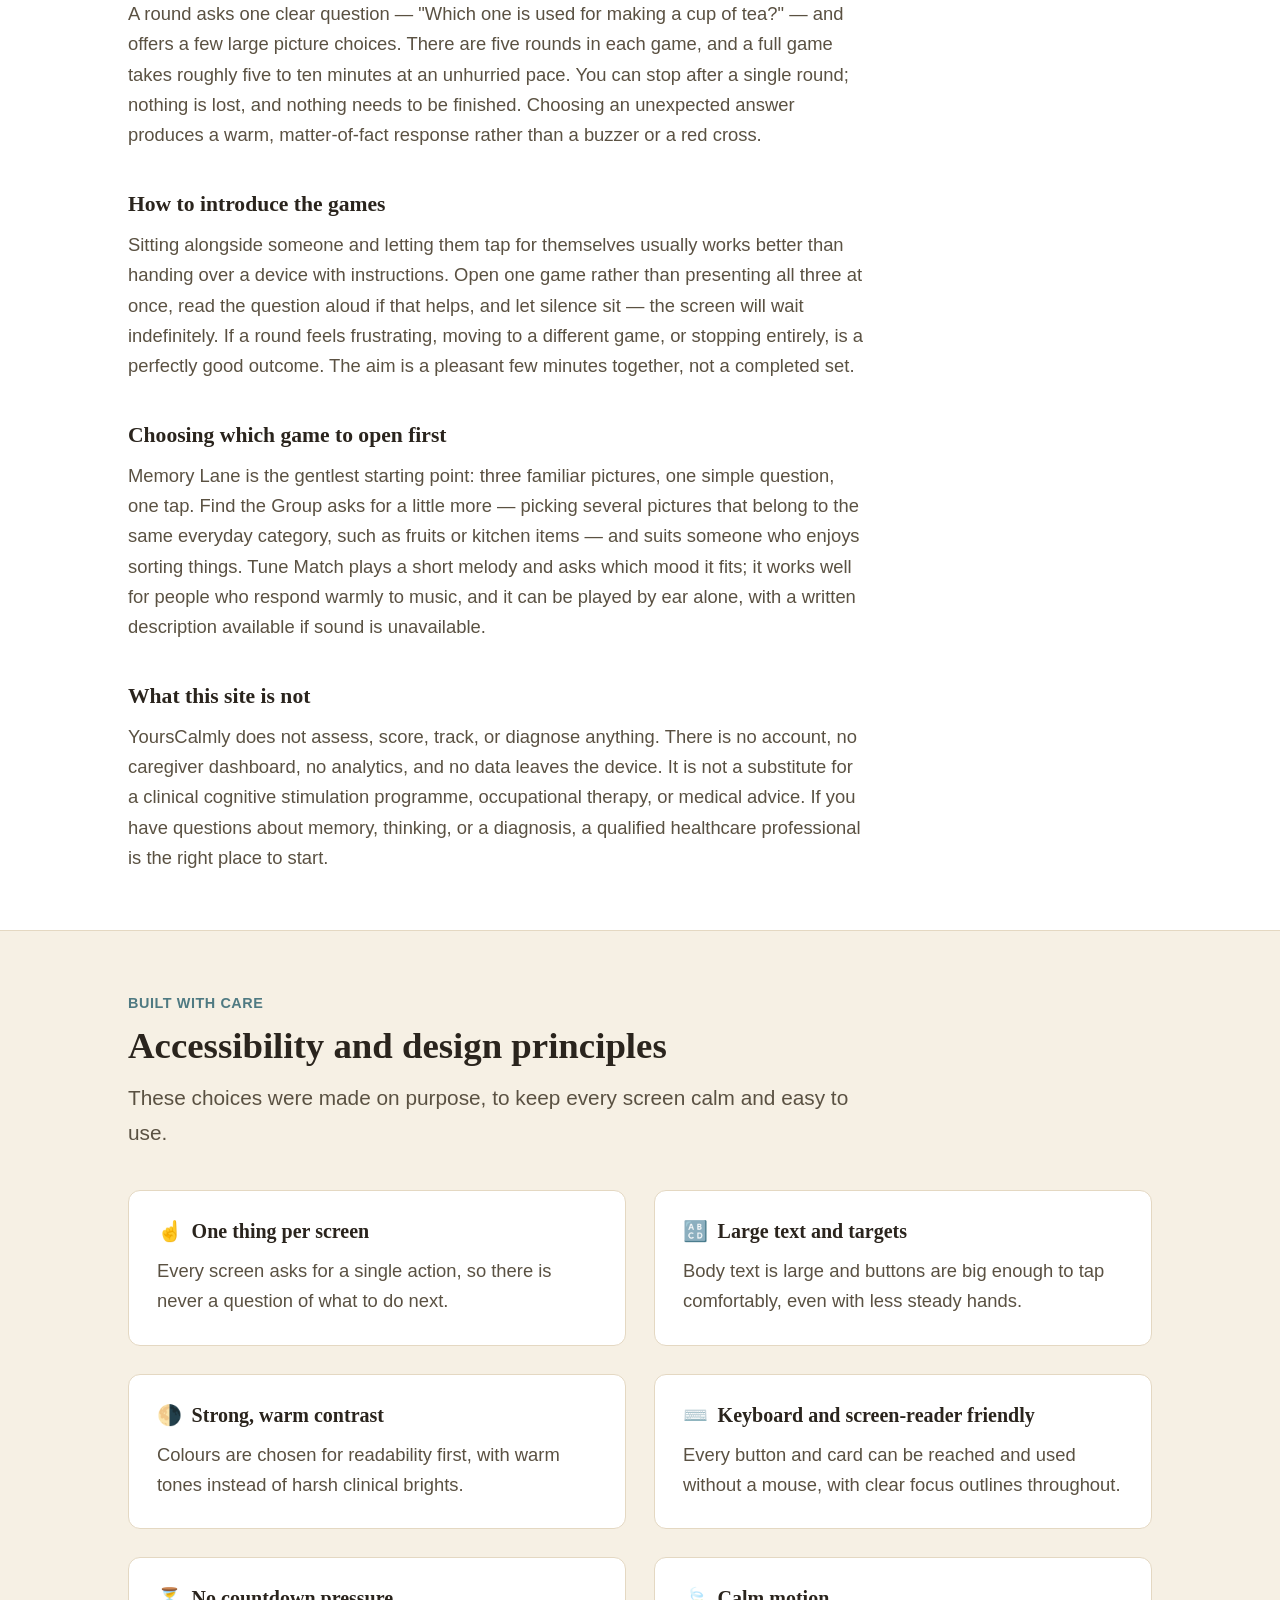
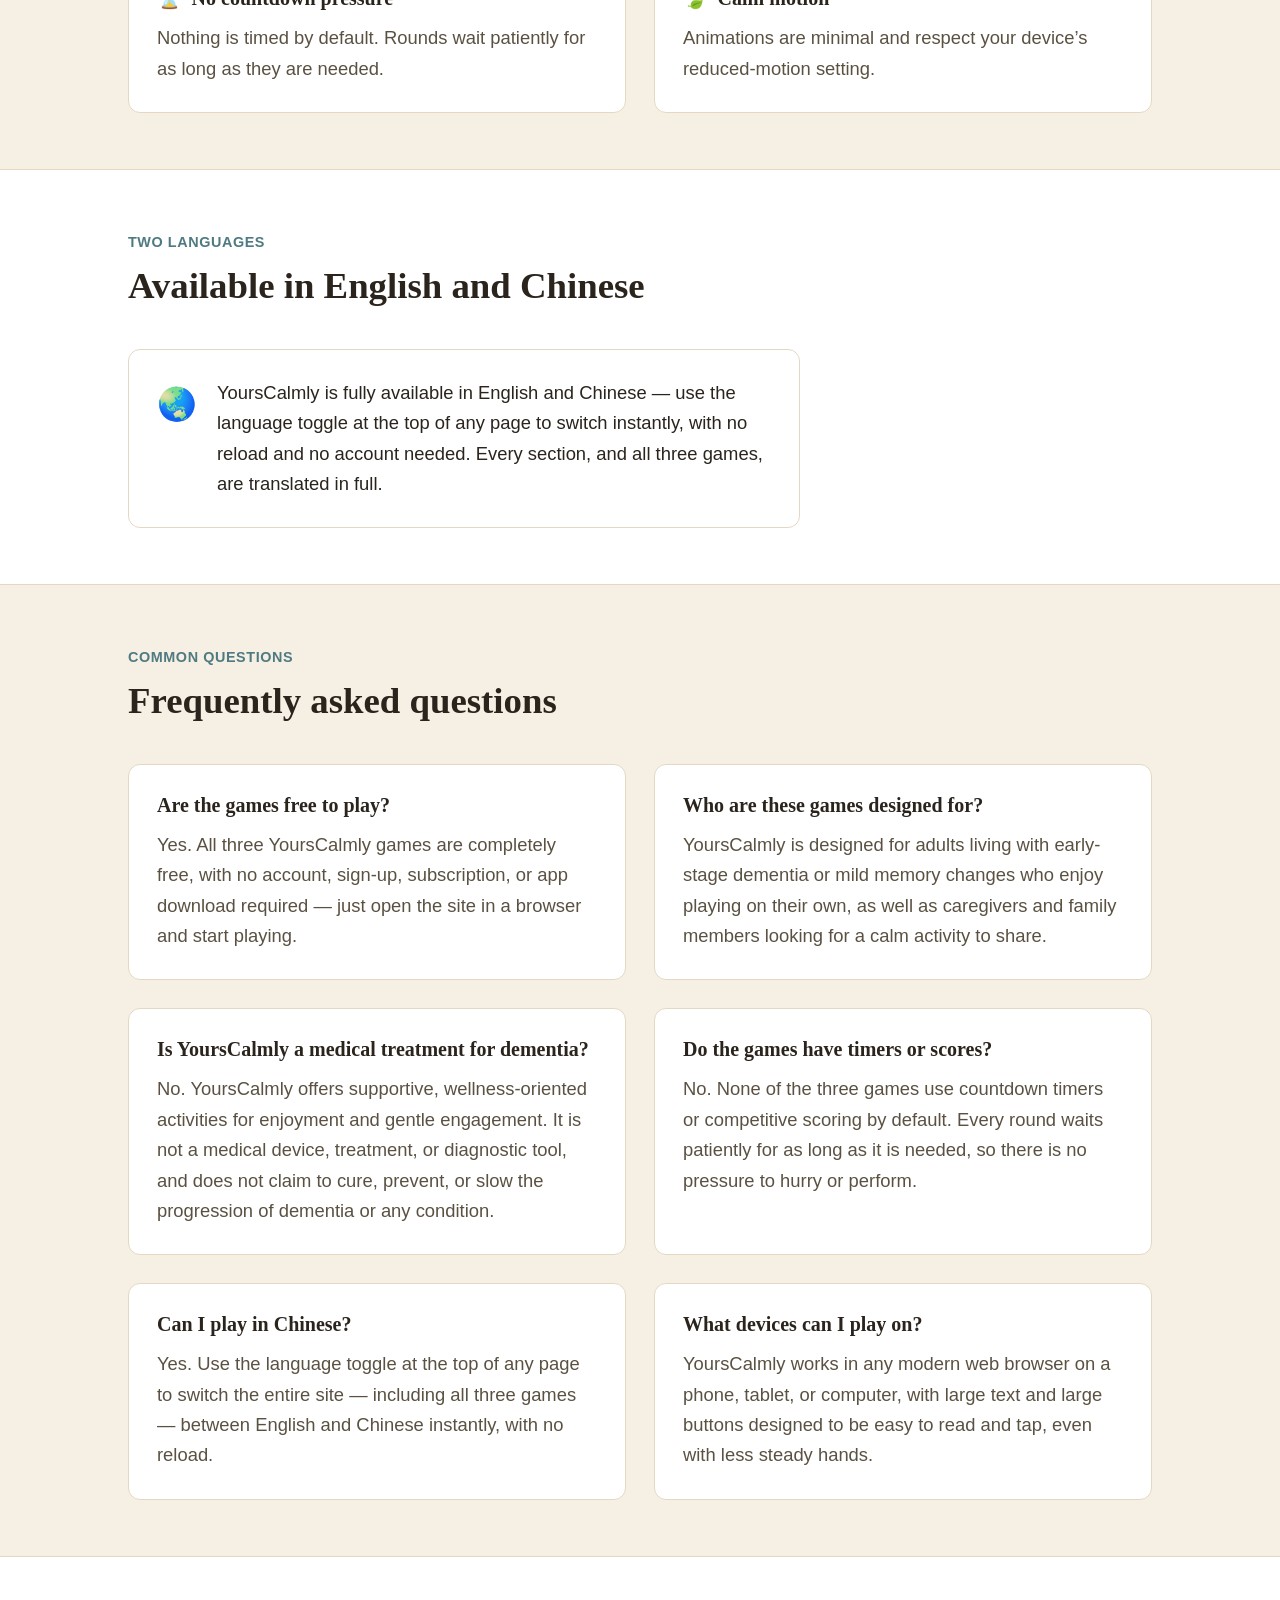
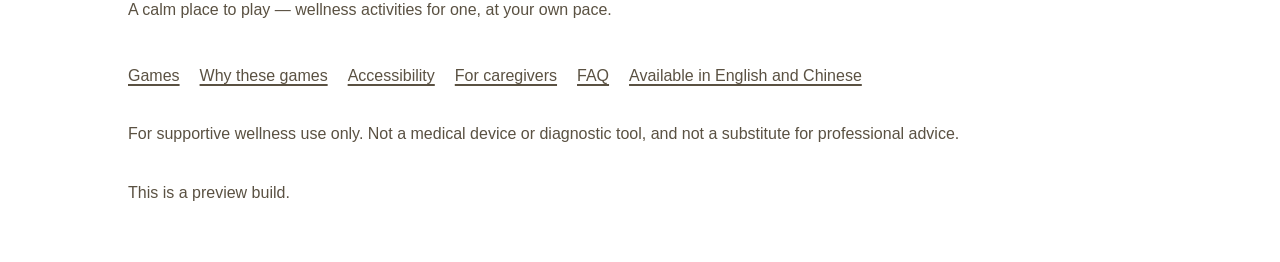
==== commit a9b4397c: "Complete Chinese translation and add SEO foundations Language: - Fill in the 10 empty zh keys (why.*" ====
--- a/index.html
+++ b/index.html
@@ -7,7 +7,7 @@
                                 language note, footer (this file)
     /games/*.html              The three playable mini-games
     /css/styles.css            Shared design system (all pages)
-    /js/i18n.js                Translation strings (EN complete, ZH partial)
+    /js/i18n.js                Translation strings (EN + ZH, both complete)
     /js/games-data.js          Game definitions (logic/content, data-driven)
     /js/main.js                Shared header/footer + language toggle
     /js/game-shell.js          Shared UI helpers used by every game
@@ -18,14 +18,80 @@
   Swap the brand: change GP_I18N.translations.*.common.brand in js/i18n.js
   and the <title> tags below — nothing else references the name directly.
 -->
-<html lang="en">
+<html lang="en" data-i18n-title="seo.homeTitle" data-i18n-desc="seo.homeDesc">
 <head>
   <meta charset="UTF-8">
   <meta name="viewport" content="width=device-width, initial-scale=1.0">
-  <title>YoursCalmly — A calm place to play</title>
-  <meta name="description" content="Three short, gentle games designed for one player at a time. No pressure, no timers, no judgement.">
-  <link rel="icon" href="data:,">
+  <title>YoursCalmly — Calm Cognitive Games for Early-Stage Dementia</title>
+  <meta name="description" content="Three free, gentle online games for adults with early-stage dementia or mild memory changes — recognition, categorisation, and music matching. No timers, no scores, no sign-up. In English and Chinese.">
+  <link rel="canonical" href="https://yourscalmly.com/">
+  <link rel="alternate" hreflang="en" href="https://yourscalmly.com/">
+  <link rel="alternate" hreflang="zh" href="https://yourscalmly.com/?lang=zh">
+  <link rel="alternate" hreflang="x-default" href="https://yourscalmly.com/">
+  <meta property="og:type" content="website">
+  <meta property="og:site_name" content="YoursCalmly">
+  <meta property="og:title" content="YoursCalmly — Calm Cognitive Games for Early-Stage Dementia">
+  <meta property="og:description" content="Three free, gentle online games for adults with early-stage dementia or mild memory changes. No timers, no scores, no sign-up. In English and Chinese.">
+  <meta property="og:url" content="https://yourscalmly.com/">
+  <meta property="og:image" content="https://yourscalmly.com/assets/logo-mark.png">
+  <meta property="og:locale" content="en_US">
+  <meta property="og:locale:alternate" content="zh_CN">
+  <meta name="twitter:card" content="summary">
+  <meta name="twitter:title" content="YoursCalmly — Calm Cognitive Games for Early-Stage Dementia">
+  <meta name="twitter:description" content="Three free, gentle online games for adults with early-stage dementia or mild memory changes. No timers, no scores, no sign-up.">
+  <meta name="twitter:image" content="https://yourscalmly.com/assets/logo-mark.png">
+  <link rel="icon" type="image/png" href="./assets/logo-mark.png">
+  <link rel="apple-touch-icon" href="./assets/logo-mark.png">
   <link rel="stylesheet" href="./css/styles.css">
+  <script type="application/ld+json">
+  {
+    "@context": "https://schema.org",
+    "@graph": [
+      {
+        "@type": "WebSite",
+        "name": "YoursCalmly",
+        "url": "https://yourscalmly.com/",
+        "description": "Three free, gentle online games for adults with early-stage dementia or mild memory changes — recognition, categorisation, and music matching.",
+        "inLanguage": ["en", "zh"]
+      },
+      {
+        "@type": "FAQPage",
+        "mainEntity": [
+          {
+            "@type": "Question",
+            "name": "Are the games free to play?",
+            "acceptedAnswer": { "@type": "Answer", "text": "Yes. All three YoursCalmly games are completely free, with no account, sign-up, subscription, or app download required — just open the site in a browser and start playing." }
+          },
+          {
+            "@type": "Question",
+            "name": "Who are these games designed for?",
+            "acceptedAnswer": { "@type": "Answer", "text": "YoursCalmly is designed for adults living with early-stage dementia or mild memory changes who enjoy playing on their own, as well as caregivers and family members looking for a calm activity to share." }
+          },
+          {
+            "@type": "Question",
+            "name": "Is YoursCalmly a medical treatment for dementia?",
+            "acceptedAnswer": { "@type": "Answer", "text": "No. YoursCalmly offers supportive, wellness-oriented activities for enjoyment and gentle engagement. It is not a medical device, treatment, or diagnostic tool, and does not claim to cure, prevent, or slow the progression of dementia or any condition." }
+          },
+          {
+            "@type": "Question",
+            "name": "Do the games have timers or scores?",
+            "acceptedAnswer": { "@type": "Answer", "text": "No. None of the three games use countdown timers or competitive scoring by default. Every round waits patiently for as long as it is needed, so there is no pressure to hurry or perform." }
+          },
+          {
+            "@type": "Question",
+            "name": "Can I play in Chinese?",
+            "acceptedAnswer": { "@type": "Answer", "text": "Yes. Use the language toggle at the top of any page to switch the entire site — including all three games — between English and Chinese instantly, with no reload." }
+          },
+          {
+            "@type": "Question",
+            "name": "What devices can I play on?",
+            "acceptedAnswer": { "@type": "Answer", "text": "YoursCalmly works in any modern web browser on a phone, tablet, or computer, with large text and large buttons designed to be easy to read and tap, even with less steady hands." }
+          }
+        ]
+      }
+    ]
+  }
+  </script>
 </head>
 <body>
   <a class="skip-link" href="#main-content" data-i18n="common.skipToContent">Skip to main content</a>
@@ -43,8 +109,8 @@
       <div class="container">
         <div class="hero-content">
           <span class="eyebrow" data-i18n="hero.eyebrow">A calm place to play</span>
-          <h1 data-i18n="hero.title">Gentle games, at your own pace.</h1>
-          <p class="lead" data-i18n="hero.lead">Three short, friendly activities designed for one player at a time. No pressure, no timers you can’t control, no judgement — just a pleasant way to spend a few quiet minutes.</p>
+          <h1 data-i18n="hero.title">Gentle brain games for early-stage dementia.</h1>
+          <p class="lead" data-i18n="hero.lead">Three short, friendly online activities designed for one player at a time — free, with no sign-up. No pressure, no timers you can’t control, no judgement — just a pleasant way to spend a few quiet minutes.</p>
           <div class="hero-actions">
             <a class="btn btn-primary btn-lg" href="#games-hub" data-i18n="hero.ctaPrimary">Start playing</a>
             <a class="btn btn-secondary btn-lg" href="#why" data-i18n="hero.ctaSecondary">Why we made this</a>
@@ -144,8 +210,32 @@
       </div>
     </section>
 
+    <!-- 4b. Caregiver guide -->
+    <section id="guide" aria-labelledby="guide-title">
+      <div class="container">
+        <div class="section-header">
+          <span class="eyebrow" data-i18n="guide.eyebrow">For families and caregivers</span>
+          <h2 id="guide-title" data-i18n="guide.title">A short guide to using YoursCalmly</h2>
+          <p data-i18n="guide.intro">Many people come here looking for a simple, calming online activity to share with a parent, partner, or friend living with early-stage dementia or mild cognitive changes. This section explains what the games involve, how long a session takes, and how to introduce them gently.</p>
+        </div>
+        <div class="prose">
+          <h3 data-i18n="guide.s1title">What a session actually looks like</h3>
+          <p data-i18n="guide.s1body">A round asks one clear question — "Which one is used for making a cup of tea?" — and offers a few large picture choices. There are five rounds in each game, and a full game takes roughly five to ten minutes at an unhurried pace. You can stop after a single round; nothing is lost, and nothing needs to be finished. Choosing an unexpected answer produces a warm, matter-of-fact response rather than a buzzer or a red cross.</p>
+
+          <h3 data-i18n="guide.s2title">How to introduce the games</h3>
+          <p data-i18n="guide.s2body">Sitting alongside someone and letting them tap for themselves usually works better than handing over a device with instructions. Open one game rather than presenting all three at once, read the question aloud if that helps, and let silence sit — the screen will wait indefinitely. If a round feels frustrating, moving to a different game, or stopping entirely, is a perfectly good outcome. The aim is a pleasant few minutes together, not a completed set.</p>
+
+          <h3 data-i18n="guide.s3title">Choosing which game to open first</h3>
+          <p data-i18n="guide.s3body">Memory Lane is the gentlest starting point: three familiar pictures, one simple question, one tap. Find the Group asks for a little more — picking several pictures that belong to the same everyday category, such as fruits or kitchen items — and suits someone who enjoys sorting things. Tune Match plays a short melody and asks which mood it fits; it works well for people who respond warmly to music, and it can be played by ear alone, with a written description available if sound is unavailable.</p>
+
+          <h3 data-i18n="guide.s4title">What this site is not</h3>
+          <p data-i18n="guide.s4body">YoursCalmly does not assess, score, track, or diagnose anything. There is no account, no caregiver dashboard, no analytics, and no data leaves the device. It is not a substitute for a clinical cognitive stimulation programme, occupational therapy, or medical advice. If you have questions about memory, thinking, or a diagnosis, a qualified healthcare professional is the right place to start.</p>
+        </div>
+      </div>
+    </section>
+
     <!-- 5. Accessibility / design principles -->
-    <section id="accessibility" aria-labelledby="accessibility-title">
+    <section id="accessibility" class="section-alt" aria-labelledby="accessibility-title">
       <div class="container">
         <div class="section-header">
           <span class="eyebrow" data-i18n="accessibility.eyebrow">Built with care</span>
@@ -181,16 +271,52 @@
       </div>
     </section>
 
-    <!-- 6. Future language support -->
-    <section id="language" class="section-alt" aria-labelledby="language-title">
-      <div class="container">
-        <div class="section-header">
-          <span class="eyebrow" data-i18n="language.eyebrow">Looking ahead</span>
-          <h2 id="language-title" data-i18n="language.title">Future language support</h2>
+    <!-- 6. Language support -->
+    <section id="language" aria-labelledby="language-title">
+      <div class="container">
+        <div class="section-header">
+          <span class="eyebrow" data-i18n="language.eyebrow">Two languages</span>
+          <h2 id="language-title" data-i18n="language.title">Available in English and Chinese</h2>
         </div>
         <div class="language-note-card">
           <span class="icon" aria-hidden="true">🌏</span>
-          <p data-i18n="language.body" class="mt-0">YoursCalmly is being built so that a full Chinese version can be added without reworking the site. You can already switch the interface below — the menus and layout are ready, while the games’ full content is still being translated.</p>
+          <p data-i18n="language.body" class="mt-0">YoursCalmly is fully available in English and Chinese — use the language toggle at the top of any page to switch instantly, with no reload and no account needed. Every section, and all three games, are translated in full.</p>
+        </div>
+      </div>
+    </section>
+
+    <!-- 8. FAQ -->
+    <section id="faq" class="section-alt" aria-labelledby="faq-title">
+      <div class="container">
+        <div class="section-header">
+          <span class="eyebrow" data-i18n="faq.eyebrow">Common questions</span>
+          <h2 id="faq-title" data-i18n="faq.title">Frequently asked questions</h2>
+        </div>
+        <div class="info-grid">
+          <div class="info-card">
+            <h3 data-i18n="faq.q1title">Are the games free to play?</h3>
+            <p data-i18n="faq.q1body">Yes. All three YoursCalmly games are completely free, with no account, sign-up, subscription, or app download required — just open the site in a browser and start playing.</p>
+          </div>
+          <div class="info-card">
+            <h3 data-i18n="faq.q2title">Who are these games designed for?</h3>
+            <p data-i18n="faq.q2body">YoursCalmly is designed for adults living with early-stage dementia or mild memory changes who enjoy playing on their own, as well as caregivers and family members looking for a calm activity to share.</p>
+          </div>
+          <div class="info-card">
+            <h3 data-i18n="faq.q3title">Is YoursCalmly a medical treatment for dementia?</h3>
+            <p data-i18n="faq.q3body">No. YoursCalmly offers supportive, wellness-oriented activities for enjoyment and gentle engagement. It is not a medical device, treatment, or diagnostic tool, and does not claim to cure, prevent, or slow the progression of dementia or any condition.</p>
+          </div>
+          <div class="info-card">
+            <h3 data-i18n="faq.q4title">Do the games have timers or scores?</h3>
+            <p data-i18n="faq.q4body">No. None of the three games use countdown timers or competitive scoring by default. Every round waits patiently for as long as it is needed, so there is no pressure to hurry or perform.</p>
+          </div>
+          <div class="info-card">
+            <h3 data-i18n="faq.q5title">Can I play in Chinese?</h3>
+            <p data-i18n="faq.q5body">Yes. Use the language toggle at the top of any page to switch the entire site — including all three games — between English and Chinese instantly, with no reload.</p>
+          </div>
+          <div class="info-card">
+            <h3 data-i18n="faq.q6title">What devices can I play on?</h3>
+            <p data-i18n="faq.q6body">YoursCalmly works in any modern web browser on a phone, tablet, or computer, with large text and large buttons designed to be easy to read and tap, even with less steady hands.</p>
+          </div>
         </div>
       </div>
     </section>
--- a/css/styles.css
+++ b/css/styles.css
@@ -21,13 +21,17 @@
   --color-text-muted: #5A5142;
   --color-text-on-accent: #FFFFFF;
 
-  /* Accents — muted wine and olive, deliberately not brown/terracotta */
-  --color-primary: #7C3B49;       /* muted wine/berry — primary actions */
-  --color-primary-hover: #632E39;
-  --color-primary-tint: #ECDFE0;
-  --color-accent: #4F6355;        /* deep muted sage — secondary accent */
-  --color-accent-tint: #E2E7E0;
-  --color-gold: #93733C;          /* muted brass — decorative accent */
+  /* Accents — matched to the logo mark: warm ring-brown + wave-teal */
+  --color-primary: #7C6A4A;       /* logo ring brown — primary actions */
+  --color-primary-hover: #5E5036;
+  --color-primary-tint: #EDE7D9;
+  --color-accent: #4F7A82;        /* logo wave teal — secondary accent */
+  --color-accent-tint: #E1EAEB;
+  --color-gold: #C2903F;          /* logo sun gold — decorative accent */
+
+  /* Wordmark colors — same values as the accents above, kept as aliases */
+  --logo-ring: var(--color-primary);
+  --logo-wave: var(--color-accent);
 
   /* Feedback */
   --color-success-bg: #E5EADD;
@@ -92,13 +96,16 @@
     --color-text: #F3ECE0;
     --color-text-muted: #CBBFA9;
 
-    --color-primary: #D68FA0;
-    --color-primary-hover: #E2A5B4;
-    --color-primary-tint: #3A272C;
-
-    --color-accent: #93A585;
-    --color-accent-tint: #2C332A;
-    --color-gold: #BC9A5C;
+    --color-primary: #C9B48C;
+    --color-primary-hover: #D9C6A0;
+    --color-primary-tint: #362F22;
+
+    --color-accent: #7FB0B8;
+    --color-accent-tint: #24302F;
+    --color-gold: #E0B36B;
+
+    --logo-ring: var(--color-primary);
+    --logo-wave: var(--color-accent);
 
     --color-success-bg: #29352A;
     --color-success-text: #B7D8AF;
@@ -262,28 +269,22 @@
 .brand {
   display: flex;
   align-items: center;
-  gap: 0.5rem;
+  gap: 0.6rem;
   font-family: var(--font-heading);
   font-size: 1.4rem;
   font-weight: 700;
-  color: var(--color-text);
   text-decoration: none;
   white-space: nowrap;
 }
-.brand:hover { color: var(--color-primary); }
+.brand:hover { opacity: 0.85; }
 .brand-mark {
-  width: 34px;
-  height: 34px;
+  width: 38px;
+  height: 38px;
   flex-shrink: 0;
-}
-.brand-mark-path {
-  fill: none;
-  stroke: var(--color-primary);
-  stroke-width: 3;
-  stroke-linecap: round;
-}
-.brand-mark-start { fill: var(--color-accent); }
-.brand-mark-end { fill: var(--color-gold); }
+  object-fit: contain;
+}
+.brand-word-a { color: var(--logo-ring); }
+.brand-word-b { color: var(--logo-wave); }
 
 .nav-links {
   display: none;
@@ -738,6 +739,18 @@
   font-size: var(--fs-small);
 }
 .disclaimer-box strong { color: var(--color-text); }
+
+/* ---------- Long-form prose sections ---------- */
+.prose {
+  max-width: 46rem;
+}
+.prose h3 {
+  font-size: 1.35rem;
+  margin-top: var(--space-5);
+}
+.prose p {
+  color: var(--color-text-muted);
+}
 
 /* ---------- Language section ---------- */
 .language-note-card {
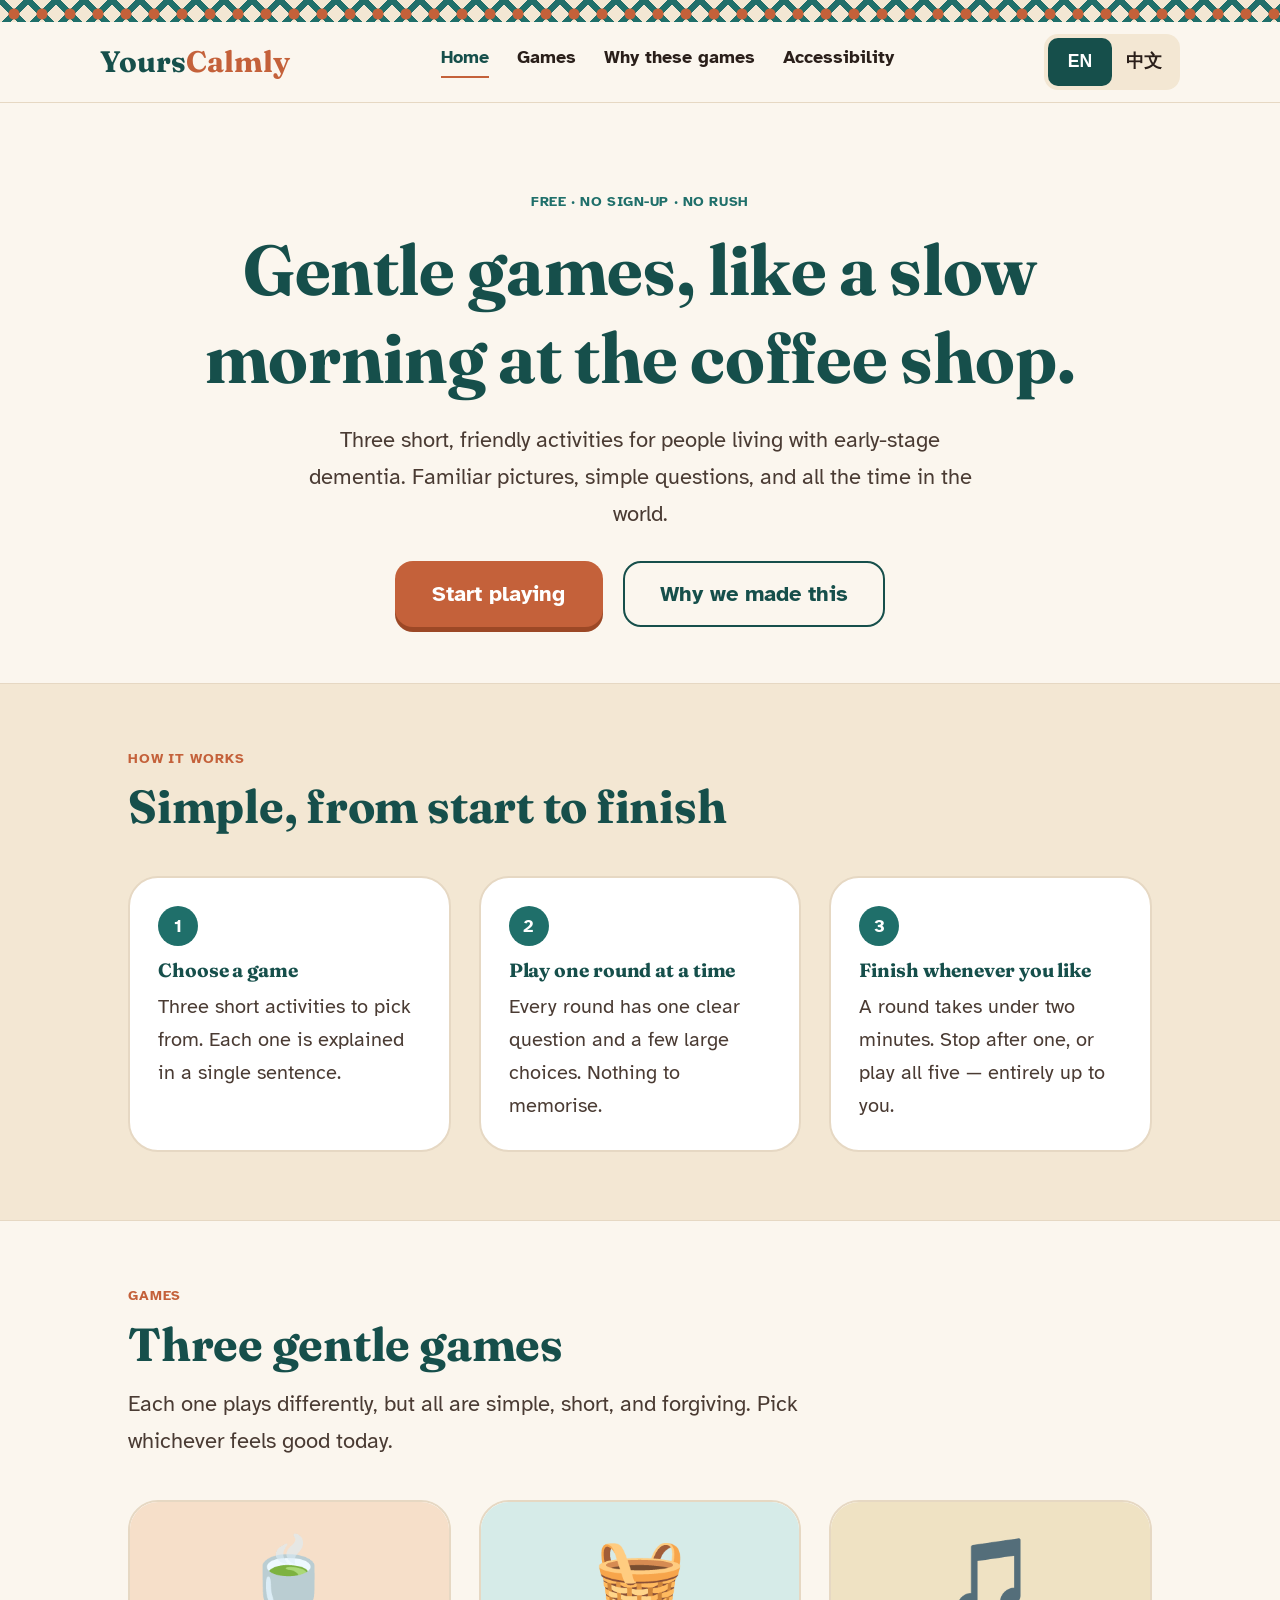
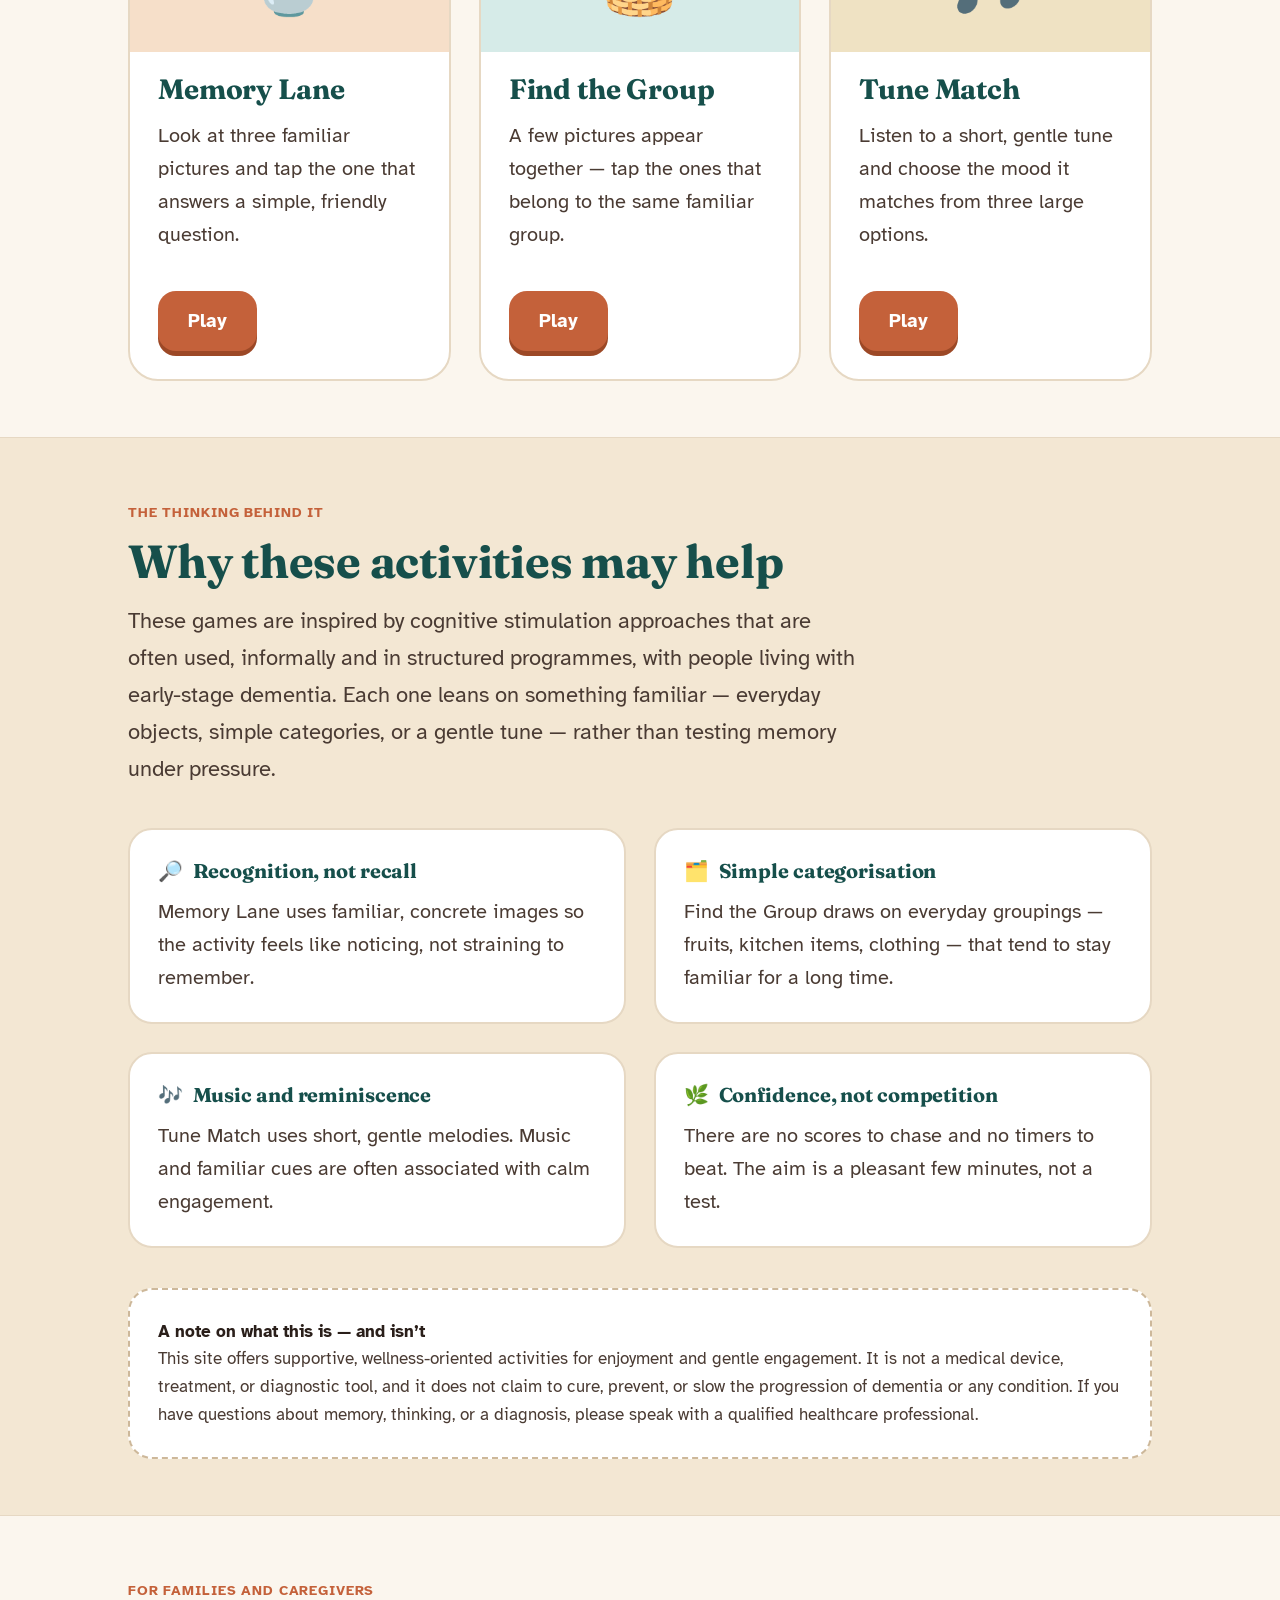
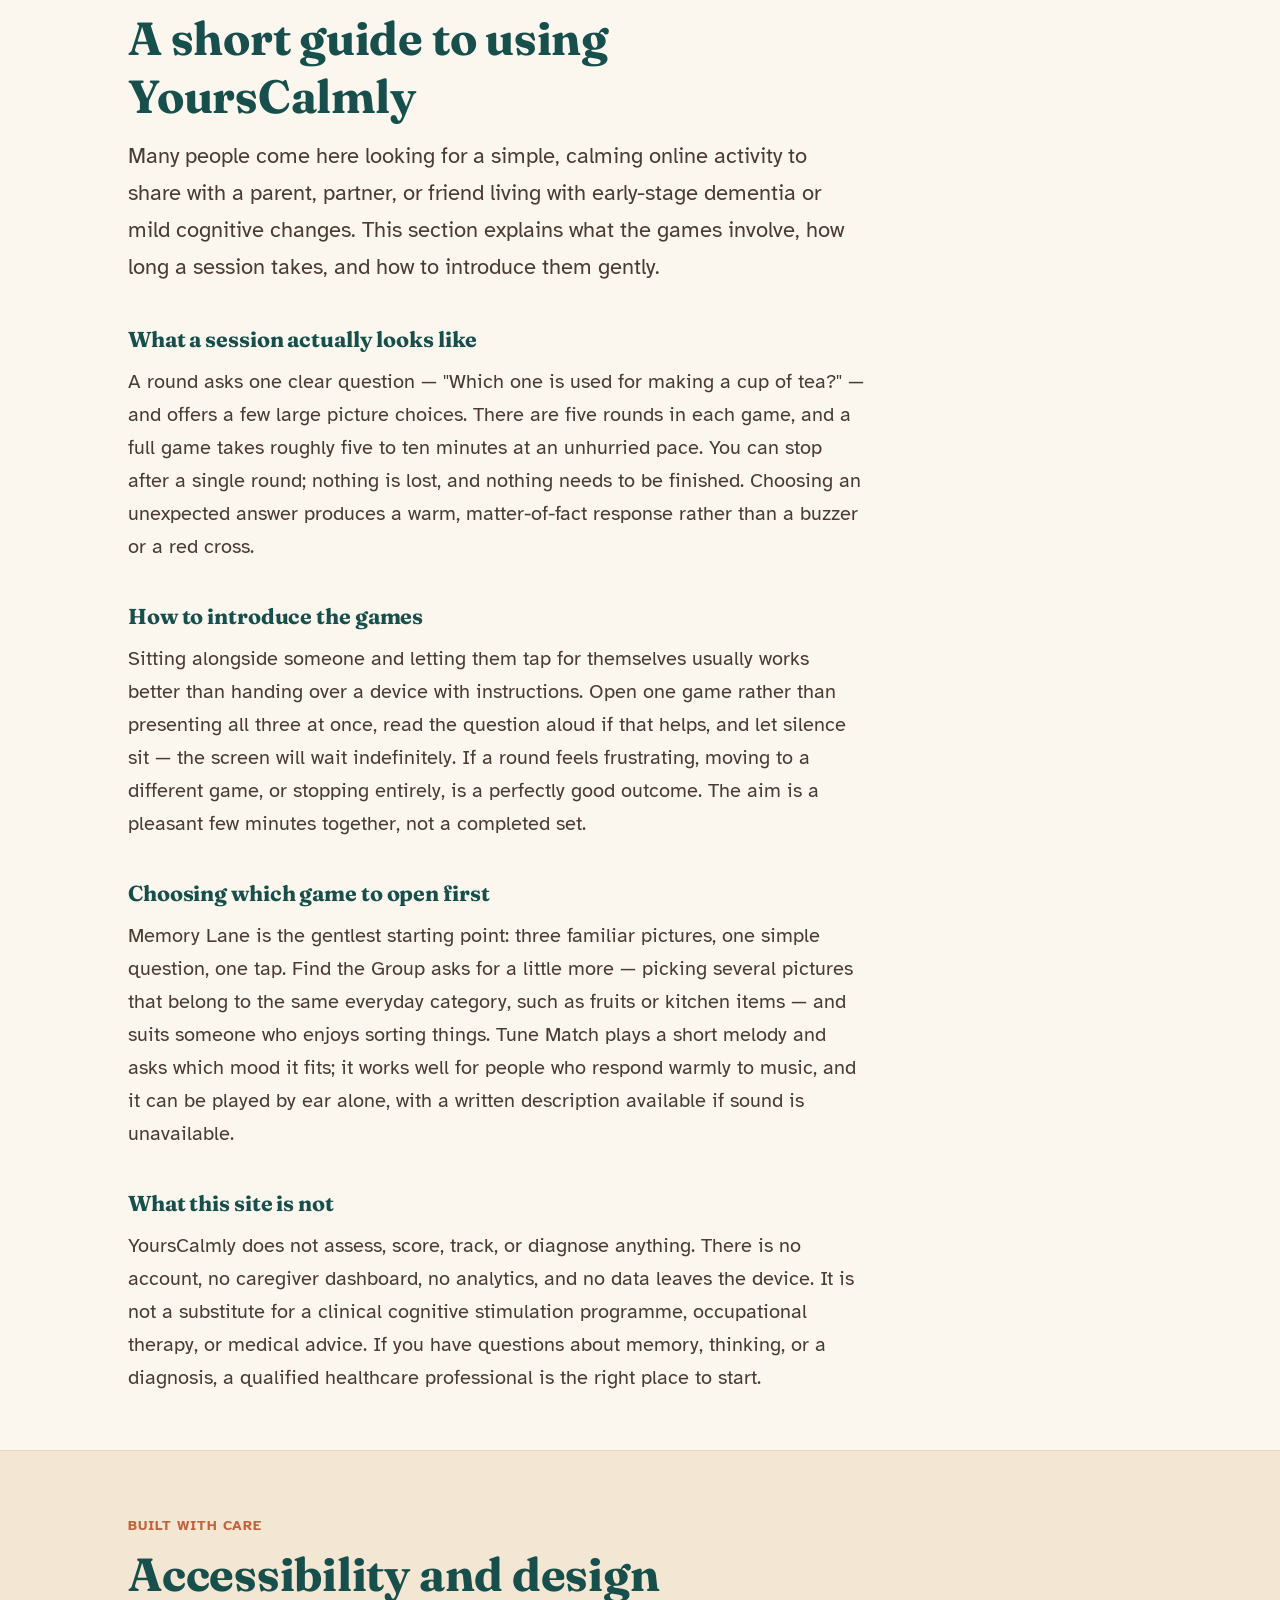
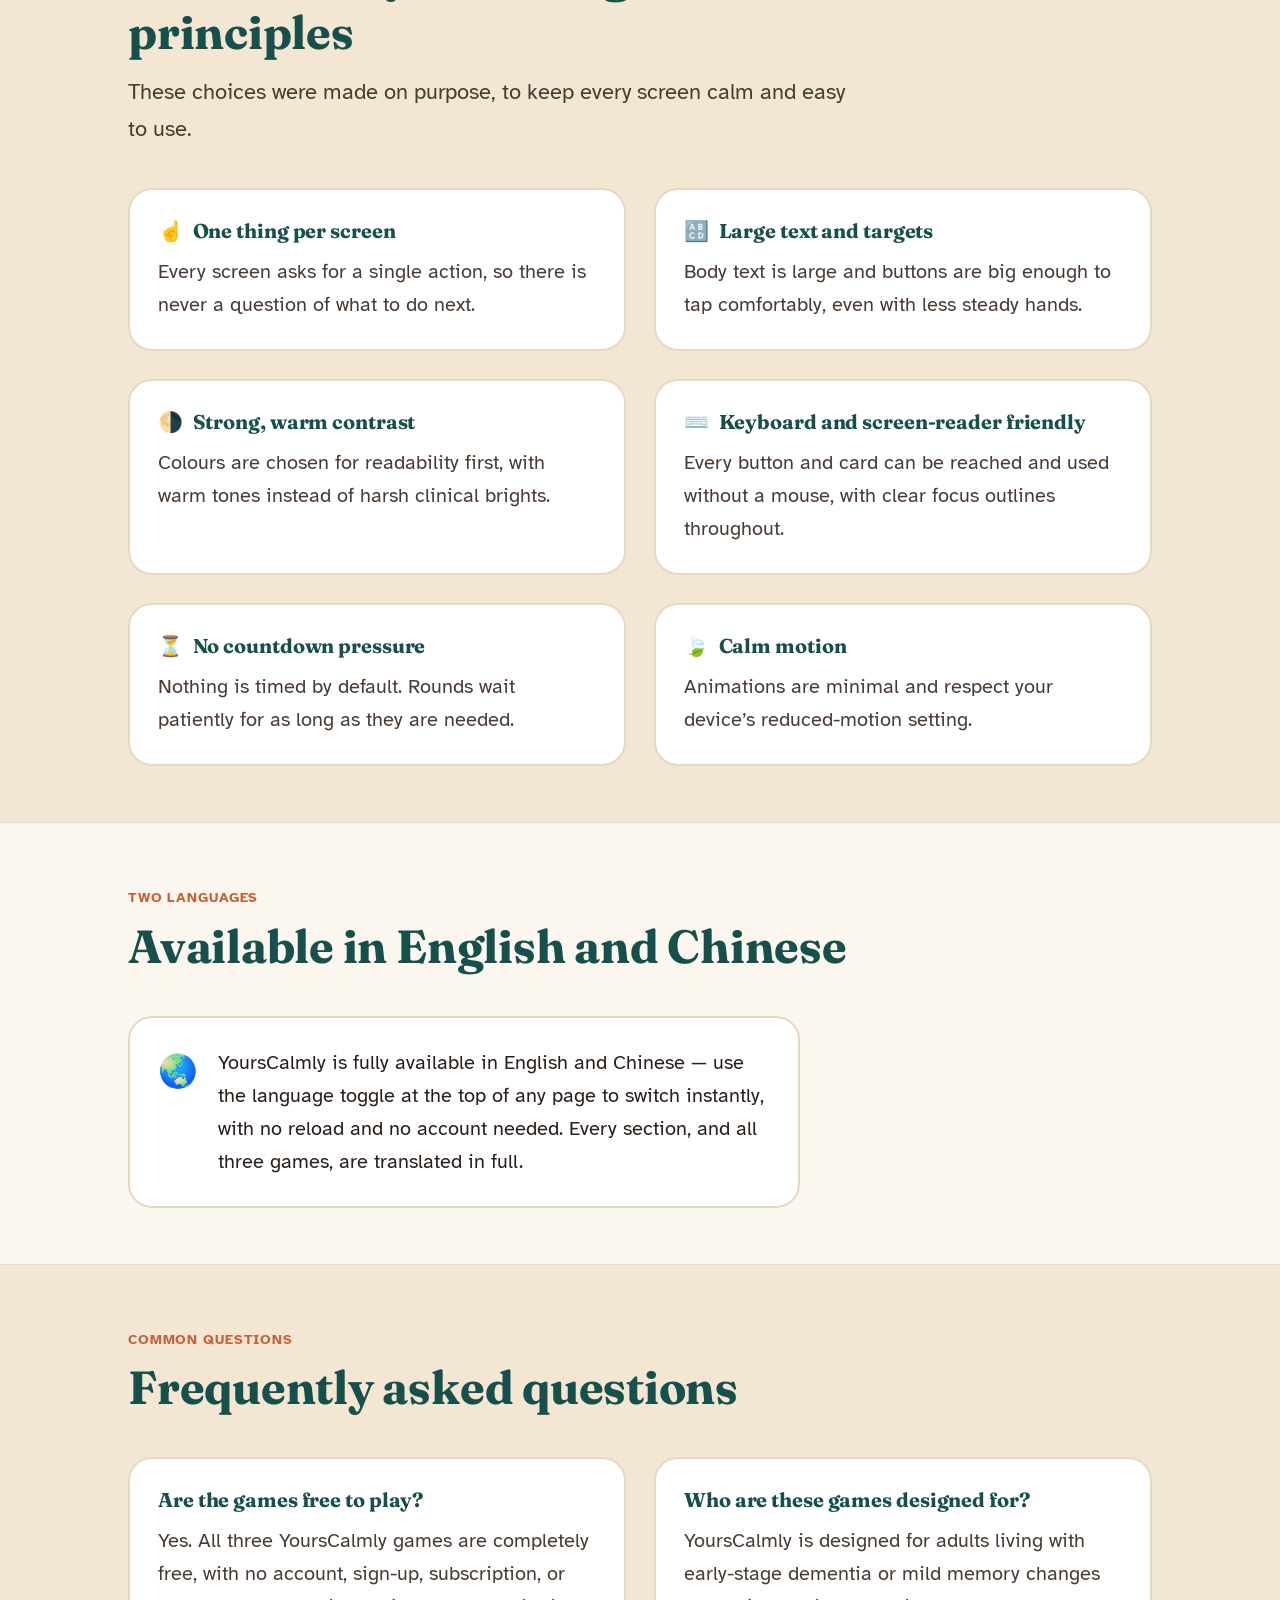
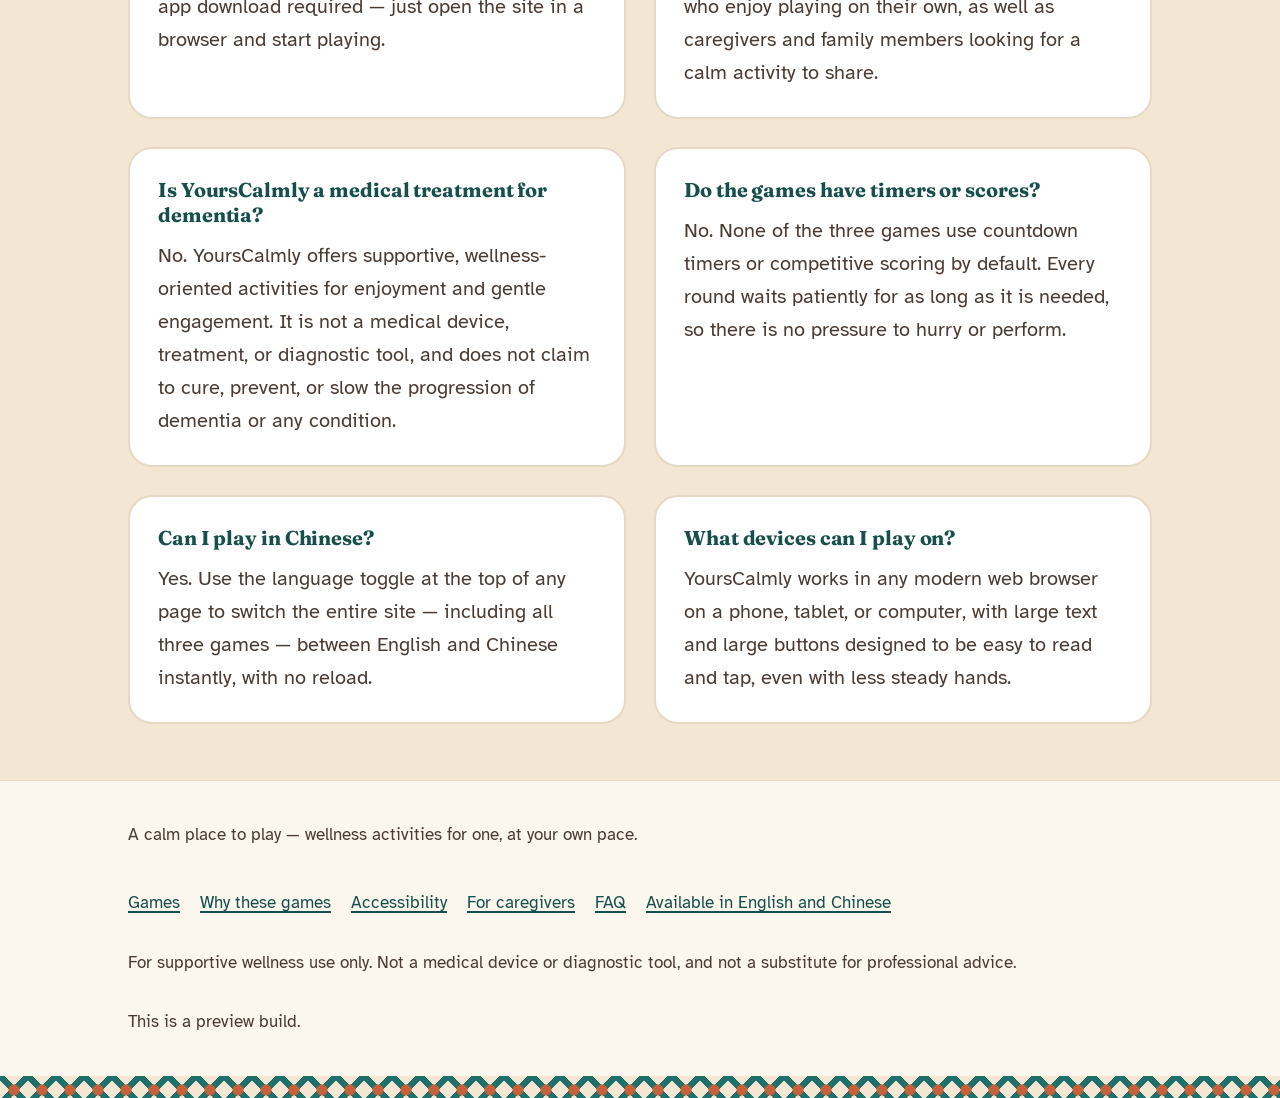
==== commit 01673b2e: "Add files via upload" ====
--- a/index.html
+++ b/index.html
@@ -42,6 +42,10 @@
   <meta name="twitter:image" content="https://yourscalmly.com/assets/logo-mark.png">
   <link rel="icon" type="image/png" href="./assets/logo-mark.png">
   <link rel="apple-touch-icon" href="./assets/logo-mark.png">
+  <link rel="preconnect" href="https://fonts.googleapis.com">
+  <link rel="preconnect" href="https://fonts.gstatic.com" crossorigin>
+  <link href="https://fonts.googleapis.com/css2?family=Atkinson+Hyperlegible:wght@400;700&family=Fraunces:opsz,wght@9..144,600;9..144,700&display=swap" rel="stylesheet">
+  <meta name="theme-color" content="#FBF6EE">
   <link rel="stylesheet" href="./css/styles.css">
   <script type="application/ld+json">
   {
@@ -108,9 +112,9 @@
       <div class="hero-shape two" aria-hidden="true"></div>
       <div class="container">
         <div class="hero-content">
-          <span class="eyebrow" data-i18n="hero.eyebrow">A calm place to play</span>
-          <h1 data-i18n="hero.title">Gentle brain games for early-stage dementia.</h1>
-          <p class="lead" data-i18n="hero.lead">Three short, friendly online activities designed for one player at a time — free, with no sign-up. No pressure, no timers you can’t control, no judgement — just a pleasant way to spend a few quiet minutes.</p>
+          <span class="eyebrow" data-i18n="hero.eyebrow">Free · no sign-up · no rush</span>
+          <h1 data-i18n="hero.title">Gentle games, like a slow morning at the coffee shop.</h1>
+          <p class="lead" data-i18n="hero.lead">Three short, friendly activities for people living with early-stage dementia. Familiar pictures, simple questions, and all the time in the world.</p>
           <div class="hero-actions">
             <a class="btn btn-primary btn-lg" href="#games-hub" data-i18n="hero.ctaPrimary">Start playing</a>
             <a class="btn btn-secondary btn-lg" href="#why" data-i18n="hero.ctaSecondary">Why we made this</a>
--- a/css/styles.css
+++ b/css/styles.css
@@ -811,3 +811,193 @@
 .center { text-align: center; }
 .mt-0 { margin-top: 0; }
 .hidden { display: none !important; }
+
+
+/* =====================================================================
+   Kopitiam theme (2026 redesign)
+   Warm, familiar and local: teal and terracotta on warm cream, with a
+   Peranakan-style tile border. Overrides the base styles above; all
+   class names and behaviour are unchanged. One calm light theme only.
+   ===================================================================== */
+:root {
+  --color-bg: #FBF6EE;
+  --color-bg-soft: #F3E7D3;
+  --color-surface: #FFFFFF;
+  --color-surface-alt: #FFFFFF;
+  --color-border: #E6D8C3;
+  --color-border-strong: #CDB89A;
+  --color-text: #2A1F1A;
+  --color-text-muted: #4A3B33;
+  --color-text-on-accent: #FFFFFF;
+  --color-primary: #C4613A;
+  --color-primary-hover: #A84F2D;
+  --color-primary-tint: #F6DFC9;
+  --color-accent: #1F6F6A;
+  --color-accent-tint: #D6EBE8;
+  --color-gold: #C2903F;
+  --color-teal-deep: #164F4B;
+  --logo-ring: #164F4B;
+  --logo-wave: #C4613A;
+  --color-success-bg: #E3F1EF;
+  --color-success-text: #164F4B;
+  --color-success-border: #1F6F6A;
+  --color-gentle-bg: #F6E9D3;
+  --color-gentle-text: #6A4B2A;
+  --color-gentle-border: #E2C9A0;
+  --color-focus: #1D5C8A;
+  --fs-body: 1.25rem;
+  --fs-lead: 1.4rem;
+  --fs-small: 1.05rem;
+  --fs-h1: clamp(2.5rem, 5.5vw + 0.5rem, 4.4rem);
+  --fs-h2: clamp(1.9rem, 3.4vw + 0.6rem, 2.9rem);
+  --fs-h3: clamp(1.4rem, 1.6vw + 0.9rem, 1.8rem);
+  --fs-card-title: 1.75rem;
+  --font-heading: 'Fraunces', Georgia, 'Noto Serif', serif;
+  --font-body: 'Atkinson Hyperlegible', -apple-system, BlinkMacSystemFont, 'Segoe UI', Roboto, Arial, sans-serif;
+  --radius-sm: 12px;
+  --radius-md: 22px;
+  --radius-lg: 30px;
+  --radius-btn: 18px;
+  --tap-min: 60px;
+  --shadow-soft: none;
+  --shadow-card: none;
+}
+@media (prefers-color-scheme: dark) {
+  :root {
+  --color-bg: #FBF6EE;
+  --color-bg-soft: #F3E7D3;
+  --color-surface: #FFFFFF;
+  --color-surface-alt: #FFFFFF;
+  --color-border: #E6D8C3;
+  --color-border-strong: #CDB89A;
+  --color-text: #2A1F1A;
+  --color-text-muted: #4A3B33;
+  --color-text-on-accent: #FFFFFF;
+  --color-primary: #C4613A;
+  --color-primary-hover: #A84F2D;
+  --color-primary-tint: #F6DFC9;
+  --color-accent: #1F6F6A;
+  --color-accent-tint: #D6EBE8;
+  --color-gold: #C2903F;
+  --color-teal-deep: #164F4B;
+  --logo-ring: #164F4B;
+  --logo-wave: #C4613A;
+  --color-success-bg: #E3F1EF;
+  --color-success-text: #164F4B;
+  --color-success-border: #1F6F6A;
+  --color-gentle-bg: #F6E9D3;
+  --color-gentle-text: #6A4B2A;
+  --color-gentle-border: #E2C9A0;
+  --color-focus: #1D5C8A;
+  --fs-body: 1.25rem;
+  --fs-lead: 1.4rem;
+  --fs-small: 1.05rem;
+  --fs-h1: clamp(2.5rem, 5.5vw + 0.5rem, 4.4rem);
+  --fs-h2: clamp(1.9rem, 3.4vw + 0.6rem, 2.9rem);
+  --fs-h3: clamp(1.4rem, 1.6vw + 0.9rem, 1.8rem);
+  --fs-card-title: 1.75rem;
+  --font-heading: 'Fraunces', Georgia, 'Noto Serif', serif;
+  --font-body: 'Atkinson Hyperlegible', -apple-system, BlinkMacSystemFont, 'Segoe UI', Roboto, Arial, sans-serif;
+  --radius-sm: 12px;
+  --radius-md: 22px;
+  --radius-lg: 30px;
+  --radius-btn: 18px;
+  --tap-min: 60px;
+  --shadow-soft: none;
+  --shadow-card: none;
+  }
+}
+html { color-scheme: light; background: var(--color-bg); }
+body { background: var(--color-bg); color: var(--color-text); }
+h1, h2, h3 { font-family: var(--font-heading); font-weight: 700; color: var(--color-teal-deep); letter-spacing: -0.005em; }
+:lang(zh) h1, :lang(zh) h2, :lang(zh) h3 { font-family: 'Noto Serif SC', 'Songti SC', var(--font-heading); }
+a { color: var(--color-teal-deep); }
+
+/* Header with tile border */
+.site-header { background: var(--color-bg); backdrop-filter: none; border-bottom: 1px solid var(--color-border); }
+@media (prefers-color-scheme: dark) { .site-header { background: var(--color-bg); } }
+.site-header::before { content: ""; display: block; height: 22px; background: radial-gradient(circle at 50% 50%, #C4613A 0 5px, transparent 6px) 0 0/28px 28px,
+    linear-gradient(45deg, transparent 42%, #1F6F6A 42% 58%, transparent 58%) 0 0/28px 28px,
+    linear-gradient(-45deg, transparent 42%, #1F6F6A 42% 58%, transparent 58%) 0 0/28px 28px,
+    #F3E7D3; }
+.brand-mark { display: none; }
+.brand { font-size: 1.85rem; }
+.brand-word-a { color: var(--color-teal-deep); }
+.brand-word-b { color: var(--color-primary); }
+.nav-links a { font-size: 1.15rem; }
+.nav-links a[aria-current="page"] { color: var(--color-teal-deep); }
+.lang-toggle { background: var(--color-bg-soft); border: 0; border-radius: 14px; padding: 4px; }
+.lang-toggle button { min-height: 48px; min-width: 64px; border: 0; border-radius: 10px; background: transparent; color: var(--color-text); font-size: 1.1rem; font-weight: 700; }
+.lang-toggle button + button { border-left: 0; }
+.lang-toggle button[aria-pressed="true"] { background: var(--color-teal-deep); color: #fff; }
+.lang-toggle button:not([aria-pressed="true"]):hover { background: #fff; }
+
+/* Buttons */
+.btn { font-size: 1.2rem; border-radius: var(--radius-btn); }
+.btn-lg { min-height: 66px; font-size: 1.35rem; padding: 1rem 2.2rem; }
+.btn-primary { background: var(--color-primary); color: #fff; box-shadow: 0 5px 0 #9C4826; }
+.btn-primary:hover { background: var(--color-primary-hover); color: #fff; }
+.btn-primary:active { transform: translateY(3px); box-shadow: 0 2px 0 #9C4826; }
+.btn-secondary { color: var(--color-teal-deep); border-color: var(--color-teal-deep); background: transparent; }
+.btn-secondary:hover { background: var(--color-accent-tint); }
+.btn-ghost { background: #fff; color: var(--color-teal-deep); border-color: var(--color-teal-deep); }
+
+/* Sections */
+.section-alt { background: var(--color-bg-soft); }
+.section-header .eyebrow, .eyebrow { color: var(--color-primary); font-weight: 700; letter-spacing: 0.06em; }
+
+/* Hero: centred, warm */
+.hero { text-align: center; }
+.hero-shape { display: none; }
+.hero-content { max-width: 900px; margin: 0 auto; }
+.hero h1 { color: var(--color-teal-deep); }
+.hero .lead { margin-left: auto; margin-right: auto; max-width: 680px; }
+.hero-actions { justify-content: center; }
+
+/* How it works */
+.step { background: #fff; border: 2px solid var(--color-border); border-radius: var(--radius-lg); }
+.step-number { background: var(--color-accent); color: #fff; }
+
+/* Game cards: big coloured picture band */
+.game-card { padding: 0; overflow: hidden; border: 2px solid var(--color-border); border-radius: var(--radius-lg); background: #fff; gap: 0.5rem; }
+.game-card:hover, .game-card:focus-within { border-color: var(--color-accent); }
+.game-card-icon { width: 100%; height: 150px; border-radius: 0; font-size: 4.6rem; margin: 0 0 0.75rem; background: #F6DFC9; }
+.game-grid .game-card:nth-child(2) .game-card-icon { background: #D6EBE8; }
+.game-grid .game-card:nth-child(3) .game-card-icon { background: #EFE2C3; }
+.game-card h3, .game-card p { margin-left: 1.75rem; margin-right: 1.75rem; }
+.game-card .btn { margin: 0.75rem 1.75rem 1.75rem; }
+
+/* Info cards, guide, disclaimer */
+.info-card { background: #fff; border: 2px solid var(--color-border); border-radius: 24px; box-shadow: none; }
+.section-alt .info-card { background: #fff; }
+.disclaimer-box { background: #fff; border: 2px dashed var(--color-border-strong); border-radius: 24px; }
+.language-note-card { background: #fff; border: 2px solid var(--color-border); border-radius: 24px; }
+
+/* Games */
+.game-shell { background: #fff; border: 2px solid var(--color-border); border-radius: 32px; box-shadow: none; }
+.game-prompt { font-family: var(--font-heading); color: var(--color-teal-deep); font-size: clamp(1.8rem, 2.6vw + 1rem, 2.6rem); line-height: 1.2; }
+.progress-dots li[data-state="current"] { background: var(--color-primary); }
+.progress-dots li[data-state="done"] { background: var(--color-accent); }
+.choice-grid { grid-template-columns: repeat(auto-fit, minmax(190px, 1fr)); gap: 1.25rem; }
+.choice-card { min-height: 200px; justify-content: center; gap: 0.75rem; border: 3px solid var(--color-border); border-radius: 26px; background: var(--color-bg); font-size: 1.5rem; font-weight: 700; }
+.choice-card .choice-icon { font-size: 4.4rem; opacity: 1; }
+.choice-card:hover { border-color: var(--color-accent); background: #fff; }
+.choice-card[aria-pressed="true"] { border-color: var(--color-accent); background: var(--color-accent-tint); box-shadow: none; }
+.choice-card[data-result="correct"] { border-color: var(--color-accent); background: var(--color-success-bg); }
+.choice-card[data-result="missed"] { border-color: var(--color-gold); background: var(--color-gentle-bg); }
+.feedback-banner { font-size: 1.3rem; border-radius: 20px; }
+.take-your-time { font-size: 1.15rem; }
+.game-breadcrumb { color: var(--color-teal-deep); font-weight: 700; }
+
+/* Footer with tile border */
+.site-footer { border-top: 1px solid var(--color-border); padding-bottom: 0; }
+.site-footer::after { content: ""; display: block; height: 22px; margin-top: 2.5rem; background: radial-gradient(circle at 50% 50%, #C4613A 0 5px, transparent 6px) 0 0/28px 28px,
+    linear-gradient(45deg, transparent 42%, #1F6F6A 42% 58%, transparent 58%) 0 0/28px 28px,
+    linear-gradient(-45deg, transparent 42%, #1F6F6A 42% 58%, transparent 58%) 0 0/28px 28px,
+    #F3E7D3; }
+.footer-links a { color: var(--color-teal-deep); }
+.footer-links a:hover { color: var(--color-primary); }
+
+@media (prefers-reduced-motion: reduce) {
+  .btn-primary:active { transform: none; }
+}
